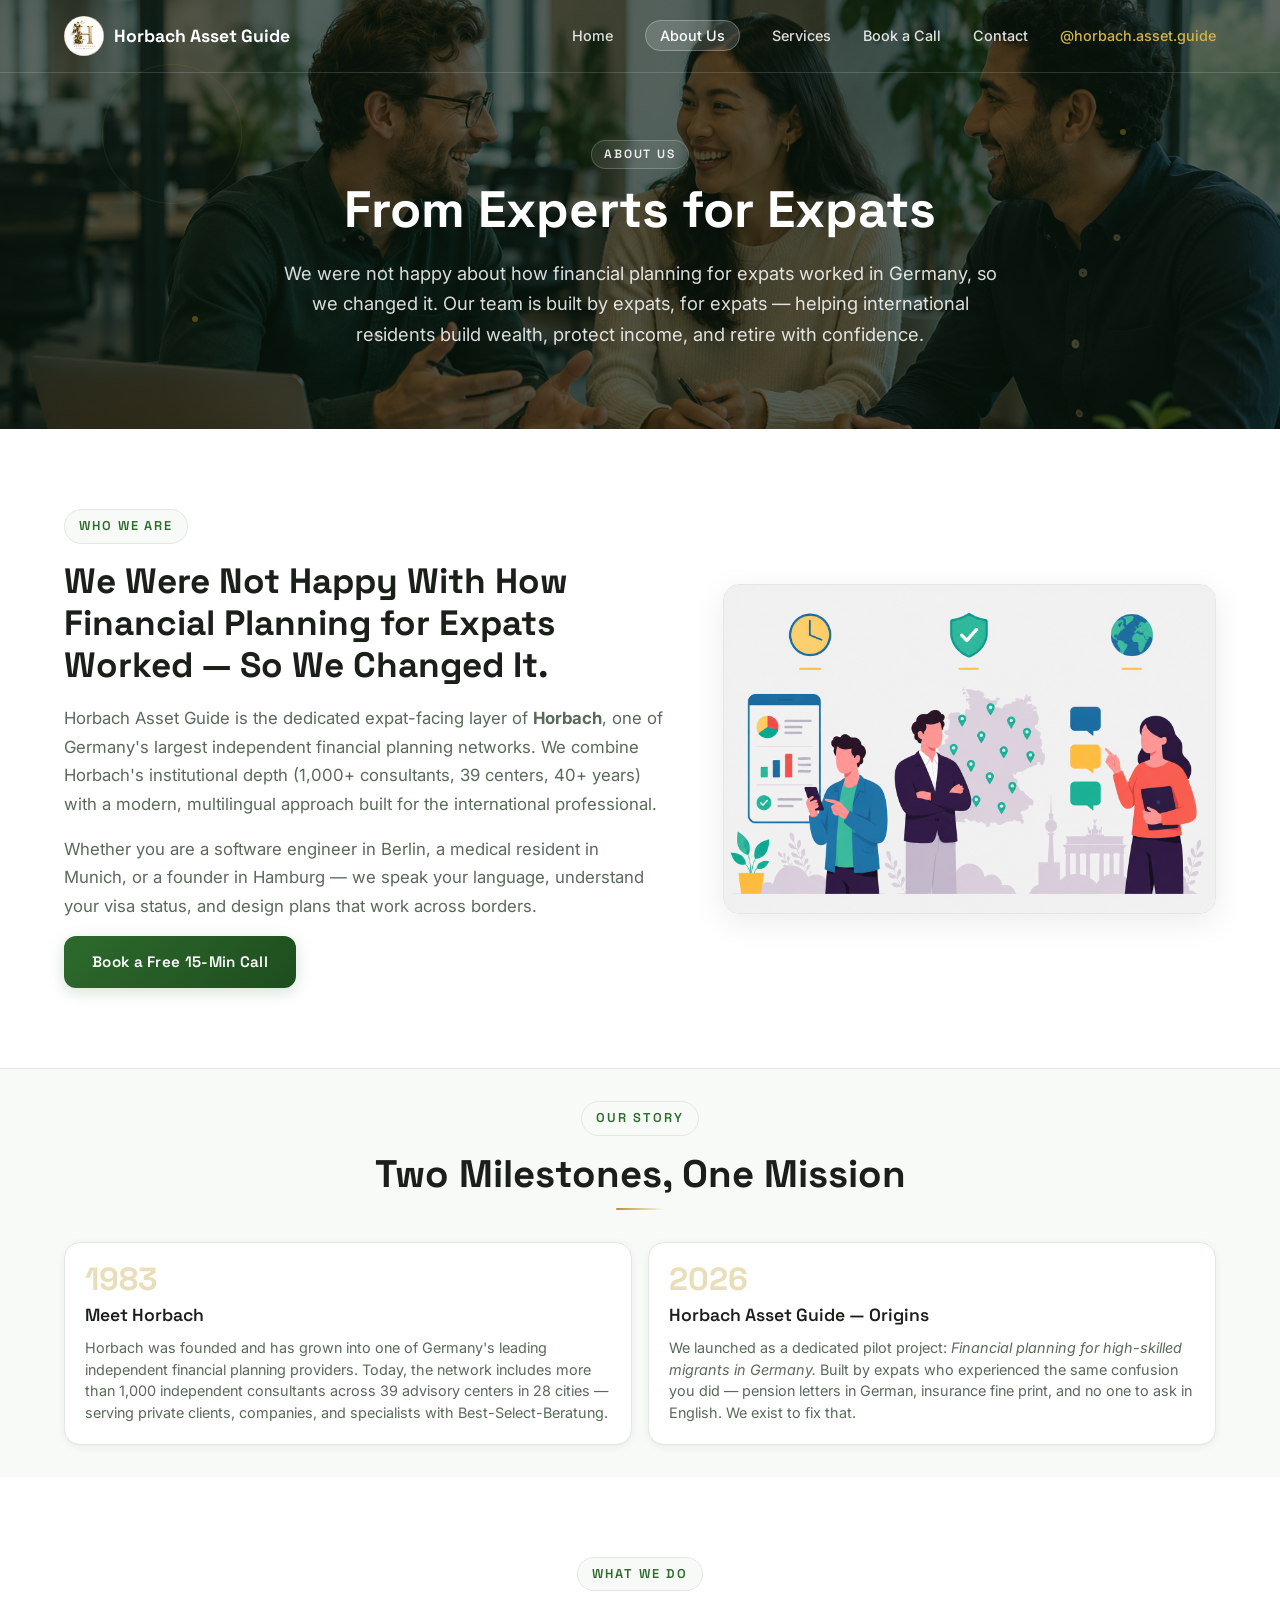
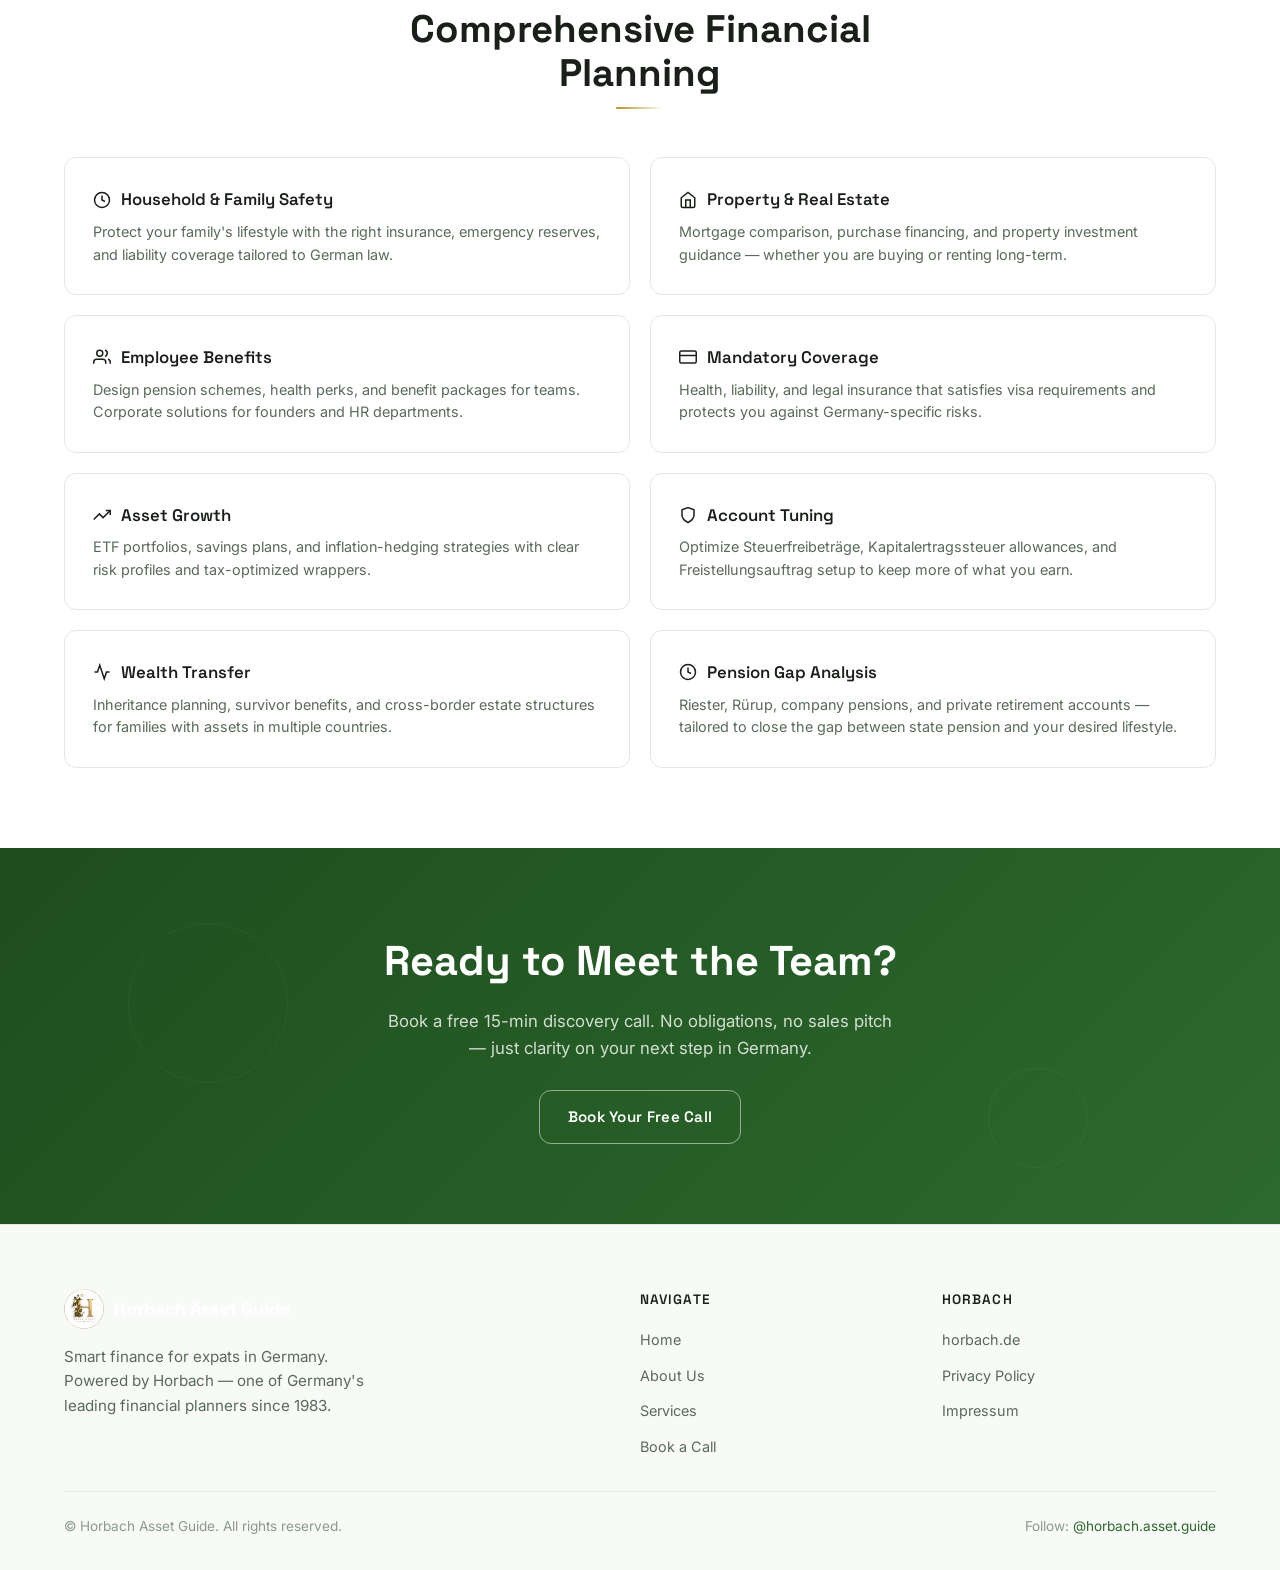
==== about.html @ 6520d043 "Initial website" ====
<!DOCTYPE html>
<html lang="en">
<head>
    <meta charset="UTF-8">
    <meta name="viewport" content="width=device-width, initial-scale=1.0">
    <title>About Us — Horbach Asset Guide</title>
    <meta name="description" content="From experts for expats. Horbach Asset Guide is the dedicated expat-facing layer of Horbach, one of Germany's leading financial planners since 1983.">
    <link rel="icon" type="image/png" href="logo.png">
    <link rel="preconnect" href="https://fonts.googleapis.com">
    <link rel="preconnect" href="https://fonts.gstatic.com" crossorigin>
    <link href="https://fonts.googleapis.com/css2?family=Inter:wght@300;400;500;600;700;800&family=Space+Grotesk:wght@400;500;600;700&display=swap" rel="stylesheet">
    <link rel="stylesheet" href="styles.css">
    <style>
        .abt-hero {
            position: relative;
            padding: 140px 0 80px;
            background: url('about-hero-bg.png') center/cover no-repeat;
            overflow: hidden;
        }
        .abt-hero::after {
            content: '';
            position: absolute;
            inset: 0;
            background: rgba(10, 25, 15, 0.65);
        }
        .abt-hero-deco {
            position: absolute;
            inset: 0;
            pointer-events: none;
            z-index: 1;
        }
        .abt-hero-content {
            position: relative;
            z-index: 2;
            text-align: center;
            max-width: 720px;
            margin: 0 auto;
        }
        .abt-hero h1 {
            font-family: var(--font-display);
            font-size: clamp(2.2rem, 5vw, 3.2rem);
            font-weight: 700;
            line-height: 1.15;
            color: #fff;
            margin-bottom: 18px;
        }
        .abt-hero p {
            font-size: 1.15rem;
            color: rgba(255,255,255,0.85);
            line-height: 1.65;
        }
        .abt-mission {
            padding: 80px 0;
            background: var(--color-bg);
        }
        .abt-mission-grid {
            display: grid;
            grid-template-columns: 1.1fr 0.9fr;
            gap: 56px;
            align-items: center;
        }
        @media (max-width: 900px) {
            .abt-mission-grid { grid-template-columns: 1fr; gap: 36px; }
        }
        .abt-mission-text h2 {
            font-family: var(--font-display);
            font-size: clamp(1.6rem, 3.5vw, 2.2rem);
            font-weight: 700;
            color: var(--color-text);
            margin-bottom: 18px;
            line-height: 1.2;
        }
        .abt-mission-text p {
            font-size: 1.05rem;
            color: var(--color-text-muted);
            line-height: 1.7;
            margin-bottom: 16px;
        }
        .abt-mission-visual {
            border-radius: var(--radius-lg);
            overflow: hidden;
            box-shadow: var(--shadow-md);
            border: 1px solid var(--color-border);
        }
        .abt-mission-visual img {
            width: 100%;
            height: auto;
            display: block;
        }
        .abt-timeline {
            padding: 32px 0;
            background: var(--color-bg-elevated);
            border-top: 1px solid var(--color-border);
        }
        .timeline-grid {
            display: grid;
            grid-template-columns: 1fr 1fr;
            gap: 16px;
            margin-top: 20px;
        }
        @media (max-width: 768px) {
            .timeline-grid { grid-template-columns: 1fr; }
        }
        .timeline-card {
            background: var(--color-bg-card);
            border: 1px solid var(--color-border);
            border-radius: var(--radius-lg);
            padding: 20px;
            transition: all var(--transition);
            box-shadow: var(--shadow-sm);
            position: relative;
            overflow: hidden;
        }
        .timeline-card:hover {
            border-color: var(--color-border-hover);
            transform: translateY(-3px);
            box-shadow: var(--shadow-md);
        }
        .timeline-card::before {
            content: '';
            position: absolute;
            top: 0;
            left: 0;
            right: 0;
            height: 2px;
            background: linear-gradient(90deg, var(--color-gold), var(--color-green));
            opacity: 0;
            transition: opacity 0.3s;
        }
        .timeline-card:hover::before { opacity: 1; }
        .timeline-year {
            font-family: var(--font-display);
            font-size: 2rem;
            font-weight: 700;
            color: var(--color-gold);
            opacity: 0.3;
            line-height: 1;
            margin-bottom: 6px;
        }
        .timeline-card h3 {
            font-family: var(--font-display);
            font-size: 1.1rem;
            font-weight: 600;
            margin-bottom: 8px;
            color: var(--color-text);
        }
        .timeline-card p {
            font-size: 0.9rem;
            color: var(--color-text-muted);
            line-height: 1.5;
        }
        .abt-focus {
            padding: 80px 0;
            background: var(--color-bg);
        }
        .focus-list {
            display: grid;
            grid-template-columns: repeat(2, 1fr);
            gap: 20px;
            margin-top: 48px;
        }
        @media (max-width: 768px) {
            .focus-list { grid-template-columns: 1fr; }
        }
        .focus-item {
            background: var(--color-bg-card);
            border: 1px solid var(--color-border);
            border-radius: var(--radius-md);
            padding: 28px;
            transition: all var(--transition);
        }
        .focus-item:hover {
            border-color: var(--color-green);
            transform: translateY(-3px);
            box-shadow: var(--shadow-sm);
        }
        .focus-item h4 {
            font-family: var(--font-display);
            font-size: 1.05rem;
            font-weight: 600;
            margin-bottom: 8px;
            color: var(--color-text);
            display: flex;
            align-items: center;
            gap: 10px;
        }
        .focus-item p {
            font-size: 0.9rem;
            color: var(--color-text-muted);
            line-height: 1.55;
        }
        .abt-cta {
            padding: 80px 0;
            background: linear-gradient(135deg, var(--color-green-dark), var(--color-green));
            text-align: center;
            position: relative;
            overflow: hidden;
        }
        .abt-cta .deco-ring {
            border-color: rgba(255,255,255,0.15);
            opacity: 0.3;
        }
        .abt-cta h2 {
            font-family: var(--font-display);
            font-size: clamp(1.8rem, 4vw, 2.6rem);
            font-weight: 700;
            color: #fff;
            margin-bottom: 14px;
            position: relative;
            z-index: 1;
        }
        .abt-cta p {
            font-size: 1.05rem;
            color: rgba(255,255,255,0.8);
            margin-bottom: 28px;
            max-width: 520px;
            margin-left: auto;
            margin-right: auto;
            position: relative;
            z-index: 1;
        }
    </style>
</head>
<body>
    <!-- Navigation -->
    <nav class="navbar">
        <div class="container nav-container">
            <a href="index.html" class="logo">
                <img src="logo.png" alt="Horbach Asset Guide" class="logo-img">
                <span class="logo-text">Horbach Asset Guide</span>
            </a>
            <button class="mobile-menu-btn" aria-label="Toggle menu">
                <span></span><span></span><span></span>
            </button>
            <ul class="nav-links">
                <li><a href="index.html">Home</a></li>
                <li><a href="about.html" class="active">About Us</a></li>
                <li><a href="services.html">Services</a></li>
                <li><a href="index.html#book">Book a Call</a></li>
                <li><a href="index.html#contact">Contact</a></li>
                <li><a href="https://instagram.com/horbach.asset.guide" target="_blank" class="nav-ig">@horbach.asset.guide</a></li>
            </ul>
        </div>
    </nav>

    <!-- About Hero -->
    <section class="abt-hero">
        <div class="abt-hero-deco">
            <div class="deco-ring" style="top:15%;left:8%;width:140px;height:140px;"></div>
            <div class="deco-dot" style="top:30%;right:12%;"></div>
            <div class="deco-dot" style="bottom:25%;left:15%;"></div>
        </div>
        <div class="container">
            <div class="abt-hero-content">
                <span class="section-tag" style="color:rgba(255,255,255,0.9); border-color:rgba(255,255,255,0.2); background:rgba(255,255,255,0.08); backdrop-filter:blur(4px); font-size:0.75rem; padding:4px 12px; margin-bottom:12px;">About Us</span>
                <h1>From Experts for Expats</h1>
                <p>We were not happy about how financial planning for expats worked in Germany, so we changed it. Our team is built by expats, for expats — helping international residents build wealth, protect income, and retire with confidence.</p>
            </div>
        </div>
    </section>

    <!-- Mission -->
    <section class="abt-mission">
        <div class="container">
            <div class="abt-mission-grid">
                <div class="abt-mission-text">
                    <span class="section-tag">Who We Are</span>
                    <h2>We Were Not Happy With How Financial Planning for Expats Worked — So We Changed It.</h2>
                    <p>Horbach Asset Guide is the dedicated expat-facing layer of <strong>Horbach</strong>, one of Germany's largest independent financial planning networks. We combine Horbach's institutional depth (1,000+ consultants, 39 centers, 40+ years) with a modern, multilingual approach built for the international professional.</p>
                    <p>Whether you are a software engineer in Berlin, a medical resident in Munich, or a founder in Hamburg — we speak your language, understand your visa status, and design plans that work across borders.</p>
                    <a href="index.html#book" class="btn btn-primary">Book a Free 15-Min Call</a>
                </div>
                <div class="abt-mission-visual">
                    <img src="about.png" alt="Financial advisory team for expats in Germany">
                </div>
            </div>
        </div>
    </section>

    <!-- Timeline -->
    <section class="abt-timeline">
        <div class="container">
            <div class="section-header">
                <span class="section-tag">Our Story</span>
                <h2 class="section-title">Two Milestones, One Mission</h2>
                <div class="deco-line"></div>
            </div>
            <div class="timeline-grid">
                <div class="timeline-card">
                    <div class="timeline-year">1983</div>
                    <h3>Meet Horbach</h3>
                    <p>Horbach was founded and has grown into one of Germany's leading independent financial planning providers. Today, the network includes more than 1,000 independent consultants across 39 advisory centers in 28 cities — serving private clients, companies, and specialists with Best-Select-Beratung.</p>
                </div>
                <div class="timeline-card">
                    <div class="timeline-year">2026</div>
                    <h3>Horbach Asset Guide — Origins</h3>
                    <p>We launched as a dedicated pilot project: <em>Financial planning for high-skilled migrants in Germany.</em> Built by expats who experienced the same confusion you did — pension letters in German, insurance fine print, and no one to ask in English. We exist to fix that.</p>
                </div>
            </div>
        </div>
    </section>

    <!-- Focus Areas -->
    <section class="abt-focus">
        <div class="container">
            <div class="section-header">
                <span class="section-tag">What We Do</span>
                <h2 class="section-title">Comprehensive Financial Planning</h2>
                <div class="deco-line"></div>
            </div>
            <div class="focus-list">
                <div class="focus-item">
                    <h4><span class="specialty-icon"><svg width="18" height="18" viewBox="0 0 24 24" fill="none" stroke="currentColor" stroke-width="2"><circle cx="12" cy="12" r="10"/><path d="M12 6v6l4 2"/></svg></span>Household & Family Safety</h4>
                    <p>Protect your family's lifestyle with the right insurance, emergency reserves, and liability coverage tailored to German law.</p>
                </div>
                <div class="focus-item">
                    <h4><span class="specialty-icon"><svg width="18" height="18" viewBox="0 0 24 24" fill="none" stroke="currentColor" stroke-width="2"><path d="M3 9l9-7 9 7v11a2 2 0 0 1-2 2H5a2 2 0 0 1-2-2z"/><polyline points="9 22 9 12 15 12 15 22"/></svg></span>Property & Real Estate</h4>
                    <p>Mortgage comparison, purchase financing, and property investment guidance — whether you are buying or renting long-term.</p>
                </div>
                <div class="focus-item">
                    <h4><span class="specialty-icon"><svg width="18" height="18" viewBox="0 0 24 24" fill="none" stroke="currentColor" stroke-width="2"><path d="M17 21v-2a4 4 0 0 0-4-4H5a4 4 0 0 0-4 4v2"/><circle cx="9" cy="7" r="4"/><path d="M23 21v-2a4 4 0 0 0-3-3.87"/><path d="M16 3.13a4 4 0 0 1 0 7.75"/></svg></span>Employee Benefits</h4>
                    <p>Design pension schemes, health perks, and benefit packages for teams. Corporate solutions for founders and HR departments.</p>
                </div>
                <div class="focus-item">
                    <h4><span class="specialty-icon"><svg width="18" height="18" viewBox="0 0 24 24" fill="none" stroke="currentColor" stroke-width="2"><rect x="1" y="4" width="22" height="16" rx="2" ry="2"/><line x1="1" y1="10" x2="23" y2="10"/></svg></span>Mandatory Coverage</h4>
                    <p>Health, liability, and legal insurance that satisfies visa requirements and protects you against Germany-specific risks.</p>
                </div>
                <div class="focus-item">
                    <h4><span class="specialty-icon"><svg width="18" height="18" viewBox="0 0 24 24" fill="none" stroke="currentColor" stroke-width="2"><polyline points="23 6 13.5 15.5 8.5 10.5 1 18"/><polyline points="17 6 23 6 23 12"/></svg></span>Asset Growth</h4>
                    <p>ETF portfolios, savings plans, and inflation-hedging strategies with clear risk profiles and tax-optimized wrappers.</p>
                </div>
                <div class="focus-item">
                    <h4><span class="specialty-icon"><svg width="18" height="18" viewBox="0 0 24 24" fill="none" stroke="currentColor" stroke-width="2"><path d="M12 22s8-4 8-10V5l-8-3-8 3v7c0 6 8 10 8 10z"/></svg></span>Account Tuning</h4>
                    <p>Optimize Steuerfreibeträge, Kapitalertragssteuer allowances, and Freistellungsauftrag setup to keep more of what you earn.</p>
                </div>
                <div class="focus-item">
                    <h4><span class="specialty-icon"><svg width="18" height="18" viewBox="0 0 24 24" fill="none" stroke="currentColor" stroke-width="2"><path d="M22 12h-4l-3 9L9 3l-3 9H2"/></svg></span>Wealth Transfer</h4>
                    <p>Inheritance planning, survivor benefits, and cross-border estate structures for families with assets in multiple countries.</p>
                </div>
                <div class="focus-item">
                    <h4><span class="specialty-icon"><svg width="18" height="18" viewBox="0 0 24 24" fill="none" stroke="currentColor" stroke-width="2"><circle cx="12" cy="12" r="10"/><path d="M12 6v6l4 2"/></svg></span>Pension Gap Analysis</h4>
                    <p>Riester, Rürup, company pensions, and private retirement accounts — tailored to close the gap between state pension and your desired lifestyle.</p>
                </div>
            </div>
        </div>
    </section>

    <!-- Bottom CTA -->
    <section class="abt-cta">
        <div class="deco-ring" style="top:20%;left:10%;width:160px;height:160px;"></div>
        <div class="deco-ring" style="bottom:15%;right:15%;width:100px;height:100px;"></div>
        <div class="container">
            <h2>Ready to Meet the Team?</h2>
            <p>Book a free 15-min discovery call. No obligations, no sales pitch — just clarity on your next step in Germany.</p>
            <a href="index.html#book" class="btn btn-outline btn-white">Book Your Free Call</a>
        </div>
    </section>

    <!-- Footer -->
    <footer class="footer">
        <div class="container">
            <div class="footer-grid">
                <div class="footer-brand">
                    <a href="index.html" class="logo">
                        <img src="logo.png" alt="Horbach Asset Guide" class="logo-img">
                        <span class="logo-text">Horbach Asset Guide</span>
                    </a>
                    <p>Smart finance for expats in Germany. Powered by Horbach — one of Germany's leading financial planners since 1983.</p>
                </div>
                <div class="footer-links">
                    <h4>Navigate</h4>
                    <ul>
                        <li><a href="index.html">Home</a></li>
                        <li><a href="about.html">About Us</a></li>
                        <li><a href="services.html">Services</a></li>
                        <li><a href="index.html#book">Book a Call</a></li>
                    </ul>
                </div>
                <div class="footer-links">
                    <h4>Horbach</h4>
                    <ul>
                        <li><a href="https://www.horbach.de" target="_blank">horbach.de</a></li>
                        <li><a href="#">Privacy Policy</a></li>
                        <li><a href="#">Impressum</a></li>
                    </ul>
                </div>
            </div>
            <div class="footer-bottom">
                <p>© Horbach Asset Guide. All rights reserved.</p>
                <p class="footer-ig">Follow: <a href="https://instagram.com/horbach.asset.guide" target="_blank">@horbach.asset.guide</a></p>
            </div>
        </div>
    </footer>

    <script>
    (function() {
        'use strict';
        const menuBtn = document.querySelector('.mobile-menu-btn');
        const navLinks = document.querySelector('.nav-links');
        if (menuBtn && navLinks) {
            menuBtn.addEventListener('click', () => {
                navLinks.classList.toggle('active');
                menuBtn.setAttribute('aria-expanded', String(navLinks.classList.contains('active')));
            });
            navLinks.querySelectorAll('a').forEach(link => {
                link.addEventListener('click', () => {
                    navLinks.classList.remove('active');
                    menuBtn.setAttribute('aria-expanded', 'false');
                });
            });
        }
        const navbar = document.querySelector('.navbar');
        window.addEventListener('scroll', () => {
            if (window.scrollY > 50) {
                navbar.classList.add('scrolled');
                navbar.style.padding = '12px 0';
            } else {
                navbar.classList.remove('scrolled');
                navbar.style.padding = '16px 0';
            }
        }, { passive: true });
    })();
    </script>
</body>
</html>
---- styles.css ----
/* ============================================
   Horbach Asset Guide — Landing Page Styles
   Light, clean, professional finance aesthetic
   ============================================ */

/* CSS Variables */
:root {
    --color-bg: #ffffff;
    --color-bg-elevated: #f8faf8;
    --color-bg-card: #ffffff;
    --color-border: #e2e8e2;
    --color-border-hover: #c5d4c5;

    --color-gold: #b8941f;
    --color-gold-light: #d4b24a;
    --color-gold-dark: #8f7318;
    --color-gold-glow: rgba(184, 148, 31, 0.12);

    --color-green: #2d6a2d;
    --color-green-light: #4a8f4a;
    --color-green-dark: #1e4d1e;

    --color-text: #1a1f1a;
    --color-text-muted: #5a6a5a;
    --color-text-dim: #8a9a8a;

    --font-body: 'Inter', -apple-system, BlinkMacSystemFont, sans-serif;
    --font-display: 'Space Grotesk', sans-serif;

    --radius-sm: 8px;
    --radius-md: 12px;
    --radius-lg: 16px;
    --radius-xl: 24px;

    --shadow-sm: 0 2px 8px rgba(0,0,0,0.06);
    --shadow-md: 0 8px 32px rgba(0,0,0,0.08);
    --shadow-gold: 0 0 40px var(--color-gold-glow);

    --transition: 0.25s ease;
}

/* Reset & Base */
*, *::before, *::after {
    box-sizing: border-box;
    margin: 0;
    padding: 0;
}

html {
    scroll-behavior: smooth;
    -webkit-font-smoothing: antialiased;
    -moz-osx-font-smoothing: grayscale;
}

body {
    font-family: var(--font-body);
    background: var(--color-bg);
    color: var(--color-text);
    line-height: 1.6;
    overflow-x: hidden;
}

a {
    color: inherit;
    text-decoration: none;
    transition: color var(--transition);
}

img, svg {
    display: block;
    max-width: 100%;
}

/* Container */
.container {
    width: 100%;
    max-width: 1200px;
    margin: 0 auto;
    padding: 0 24px;
}

/* Buttons */
.btn {
    display: inline-flex;
    align-items: center;
    justify-content: center;
    gap: 10px;
    padding: 14px 28px;
    border-radius: var(--radius-md);
    font-family: var(--font-display);
    font-weight: 600;
    font-size: 0.95rem;
    letter-spacing: 0.02em;
    cursor: pointer;
    border: none;
    transition: all var(--transition);
    white-space: nowrap;
}

.btn-primary {
    background: linear-gradient(135deg, var(--color-green) 0%, var(--color-green-dark) 100%);
    color: #ffffff;
    box-shadow: 0 4px 16px rgba(45, 106, 45, 0.2);
}

.btn-primary:hover {
    transform: translateY(-2px);
    box-shadow: 0 8px 24px rgba(45, 106, 45, 0.3);
}

.btn-outline {
    background: transparent;
    color: var(--color-text);
    border: 1.5px solid var(--color-border-hover);
}

.btn-outline:hover {
    border-color: var(--color-green);
    color: var(--color-green);
}

.btn-full {
    width: 100%;
}

.btn-white {
    color: #ffffff !important;
    border-color: rgba(255,255,255,0.5) !important;
}

.btn-white:hover {
    border-color: var(--color-gold-light) !important;
    color: var(--color-gold-light) !important;
}

/* Section Headers */
.section-header {
    text-align: center;
    margin-bottom: 32px;
}

.section-tag {
    display: inline-block;
    font-family: var(--font-display);
    font-size: 0.8rem;
    font-weight: 600;
    letter-spacing: 0.15em;
    text-transform: uppercase;
    color: var(--color-green);
    margin-bottom: 16px;
    padding: 6px 14px;
    border: 1px solid var(--color-border);
    border-radius: 100px;
    background: var(--color-bg-elevated);
}

.section-title {
    font-family: var(--font-display);
    font-size: clamp(1.6rem, 3.5vw, 2.4rem);
    font-weight: 700;
    line-height: 1.15;
    color: var(--color-text);
    max-width: 600px;
    margin: 0 auto;
}

.section-subtitle {
    color: var(--color-text-muted);
    margin-top: 16px;
    font-size: 1.05rem;
    max-width: 500px;
    margin-left: auto;
    margin-right: auto;
}

/* ============================================
   NAVIGATION
   ============================================ */
.navbar {
    position: fixed;
    top: 0;
    left: 0;
    right: 0;
    z-index: 1000;
    padding: 16px 0;
    background: transparent;
    border-bottom: 1px solid rgba(255, 255, 255, 0.15);
    transition: padding var(--transition), background var(--transition), border-color var(--transition);
}

.navbar.scrolled {
    background: rgba(255, 255, 255, 0.92);
    backdrop-filter: blur(20px) saturate(1.2);
    border-bottom-color: var(--color-border);
    box-shadow: 0 2px 16px rgba(0, 0, 0, 0.06);
}

.nav-container {
    display: flex;
    align-items: center;
    justify-content: space-between;
}

.logo {
    display: flex;
    align-items: center;
    gap: 10px;
    font-family: var(--font-display);
    font-weight: 700;
    font-size: 1.1rem;
    color: #ffffff;
    transition: color var(--transition);
}

.navbar.scrolled .logo {
    color: var(--color-text);
}

.logo-icon {
    display: flex;
    align-items: center;
    justify-content: center;
    width: 36px;
    height: 36px;
    background: linear-gradient(135deg, var(--color-green) 0%, var(--color-green-dark) 100%);
    color: #ffffff;
    border-radius: var(--radius-sm);
    font-size: 0.85rem;
    font-weight: 800;
    letter-spacing: 0.05em;
}

.logo-img {
    width: 40px;
    height: 40px;
    border-radius: 50%;
    object-fit: cover;
    flex-shrink: 0;
}

.logo-text {
    display: none;
}

@media (min-width: 480px) {
    .logo-text {
        display: inline;
    }
}

.nav-links {
    display: flex;
    align-items: center;
    gap: 32px;
    list-style: none;
}

.nav-links a {
    font-size: 0.9rem;
    font-weight: 500;
    color: rgba(255, 255, 255, 0.85);
    position: relative;
    transition: color var(--transition);
}

.nav-links a:hover {
    color: #ffffff;
}

.nav-links a::after {
    content: '';
    position: absolute;
    bottom: -4px;
    left: 0;
    width: 0;
    height: 2px;
    background: var(--color-gold);
    transition: width var(--transition);
    border-radius: 2px;
}

.nav-links a:hover::after {
    width: 100%;
}

.navbar.scrolled .nav-links a {
    color: var(--color-text-muted);
}

.navbar.scrolled .nav-links a:hover {
    color: var(--color-text);
}

.navbar.scrolled .nav-links a::after {
    background: var(--color-green);
}

.nav-ig {
    color: var(--color-gold-light) !important;
}

.nav-ig:hover {
    color: #ffffff !important;
}

.navbar.scrolled .nav-ig {
    color: var(--color-green) !important;
}

.nav-ig::after {
    display: none !important;
}

/* Mobile Menu */
.mobile-menu-btn {
    display: none;
    flex-direction: column;
    gap: 5px;
    background: none;
    border: none;
    cursor: pointer;
    padding: 4px;
}

.mobile-menu-btn span {
    display: block;
    width: 24px;
    height: 2px;
    background: #ffffff;
    border-radius: 2px;
    transition: all var(--transition);
}

.navbar.scrolled .mobile-menu-btn span {
    background: var(--color-text);
}

@media (max-width: 768px) {
    .mobile-menu-btn {
        display: flex;
    }

    .nav-links {
        position: fixed;
        top: 68px;
        left: 0;
        right: 0;
        bottom: 0;
        background: var(--color-bg);
        flex-direction: column;
        align-items: flex-start;
        padding: 24px 20px;
        gap: 0;
        transform: translateX(100%);
        transition: transform 0.3s ease;
        border-top: 1px solid var(--color-border);
    }

    .nav-links.active {
        transform: translateX(0);
    }

    .nav-links li {
        width: 100%;
        border-bottom: 1px solid var(--color-border);
    }

    .nav-links a {
        display: block;
        padding: 16px 0;
        font-size: 1.1rem;
    }

    .nav-links a::after {
        display: none;
    }
}

/* ============================================
   HERO
   ============================================ */
.hero {
    position: relative;
    min-height: 85vh;
    display: flex;
    align-items: center;
    justify-content: center;
    padding: 100px 0 48px;
    overflow: hidden;
}

.hero-bg {
    position: absolute;
    inset: 0;
    background: url('hero-bg.png') center/cover no-repeat;
    z-index: 0;
}

.hero-bg::after {
    content: '';
    position: absolute;
    inset: 0;
    background: rgba(10, 25, 15, 0.55);
}

.hero-shapes {
    display: none;
}

.hero-content {
    position: relative;
    z-index: 1;
    text-align: center;
    max-width: 800px;
}

.hero-badge {
    display: inline-flex;
    align-items: center;
    gap: 8px;
    padding: 8px 16px;
    background: rgba(255,255,255,0.12);
    border: 1px solid rgba(255,255,255,0.2);
    border-radius: 100px;
    font-size: 0.85rem;
    font-weight: 500;
    color: rgba(255,255,255,0.9);
    margin-bottom: 32px;
    backdrop-filter: blur(8px);
}

.badge-dot {
    width: 8px;
    height: 8px;
    background: var(--color-green-light);
    border-radius: 50%;
    animation: pulse 2s ease-in-out infinite;
}

@keyframes pulse {
    0%, 100% { opacity: 1; }
    50% { opacity: 0.4; }
}

.hero-title {
    font-family: var(--font-display);
    font-size: clamp(2rem, 4.5vw, 3.2rem);
    font-weight: 700;
    line-height: 1.1;
    color: #ffffff;
    margin-bottom: 18px;
}

.gradient-text {
    background: linear-gradient(135deg, #ffffff 0%, var(--color-gold-light) 100%);
    -webkit-background-clip: text;
    -webkit-text-fill-color: transparent;
    background-clip: text;
}

.hero-subtitle {
    font-size: clamp(0.95rem, 1.8vw, 1.1rem);
    color: rgba(255,255,255,0.85);
    max-width: 520px;
    margin: 0 auto 28px;
    line-height: 1.6;
}

.hero-cta {
    display: flex;
    flex-wrap: wrap;
    gap: 16px;
    justify-content: center;
    margin-bottom: 32px;
}

.hero-cta .btn-outline {
    color: #ffffff;
    border-color: rgba(255,255,255,0.4);
}

.hero-cta .btn-outline:hover {
    border-color: var(--color-gold);
    color: var(--color-gold-light);
}

.hero-stats {
    display: flex;
    justify-content: center;
    gap: 28px;
    flex-wrap: wrap;
}

.stat {
    text-align: center;
}

.stat-number {
    display: block;
    font-family: var(--font-display);
    font-size: 1.8rem;
    font-weight: 700;
    color: #ffffff;
    margin-bottom: 4px;
}

.stat-label {
    font-size: 0.8rem;
    color: rgba(255,255,255,0.7);
    letter-spacing: 0.05em;
    text-transform: uppercase;
}

/* ============================================
   EXPERT TRUST BAR
   ============================================ */
.expert-bar {
    padding: 10px 0;
    background: var(--color-bg);
    border-bottom: 1px solid var(--color-border);
}

.expert-bar-inner {
    display: flex;
    align-items: center;
    justify-content: center;
    gap: 16px;
    flex-wrap: wrap;
}

.expert-bar-tag {
    font-family: var(--font-display);
    font-size: 0.85rem;
    font-weight: 700;
    color: var(--color-green);
    text-transform: uppercase;
    letter-spacing: 0.08em;
}

.expert-bar-divider {
    width: 1px;
    height: 16px;
    background: var(--color-border-hover);
}

.expert-bar-items {
    display: flex;
    gap: 16px;
    flex-wrap: wrap;
    font-size: 0.8rem;
    color: var(--color-text-muted);
}

.expert-bar-items span {
    display: inline-flex;
    align-items: center;
    gap: 4px;
}

@media (max-width: 640px) {
    .expert-bar-inner {
        flex-direction: column;
        gap: 6px;
    }
    .expert-bar-divider {
        display: none;
    }
    .expert-bar-items {
        gap: 10px;
        justify-content: center;
    }
}

.nav-links a.active {
    color: #ffffff;
    background: rgba(255,255,255,0.15);
    border: 1px solid rgba(255,255,255,0.25);
    padding: 6px 14px;
    border-radius: 100px;
    backdrop-filter: blur(4px);
}

.nav-links a.active::after {
    display: none;
}

.navbar.scrolled .nav-links a.active {
    color: var(--color-green);
    background: rgba(45, 106, 45, 0.08);
    border-color: rgba(45, 106, 45, 0.15);
}

.navbar.scrolled .nav-links a.active:hover {
    color: var(--color-green-dark);
}

/* ============================================
   ABOUT
   ============================================ */
.about {
    padding: 24px 0;
    background: var(--color-bg-elevated);
    border-top: 1px solid var(--color-border);
}

.about-split {
    display: grid;
    grid-template-columns: 1.05fr 0.95fr;
    gap: 16px;
    align-items: center;
}

.about-image-wrap {
    border-radius: var(--radius-md);
    overflow: hidden;
    box-shadow: var(--shadow-sm);
    border: 1px solid var(--color-border);
    background: var(--color-bg-card);
}

.about-image-wrap img {
    width: 100%;
    height: auto;
    display: block;
}

.about-content {
    display: flex;
    flex-direction: column;
    gap: 14px;
}

.about-header {
    text-align: left;
}

.about-header .section-tag {
    margin-bottom: 6px;
}

.about-header .section-title {
    margin-bottom: 0;
}

.about-header .deco-line {
    margin: 8px 0 0;
}

.about-lead {
    font-size: 0.95rem;
    color: var(--color-text-muted);
    line-height: 1.5;
    margin-top: 10px;
    max-width: 440px;
}

.about-points {
    display: flex;
    flex-direction: column;
    gap: 8px;
}

.about-point {
    display: flex;
    gap: 10px;
    align-items: flex-start;
    padding: 10px;
    background: var(--color-bg-card);
    border: 1px solid var(--color-border);
    border-radius: var(--radius-md);
    transition: all var(--transition);
    box-shadow: var(--shadow-sm);
}

.about-point:hover {
    border-color: var(--color-border-hover);
    transform: translateY(-2px);
    box-shadow: var(--shadow-md);
}

.about-point-icon {
    width: 32px;
    height: 32px;
    flex-shrink: 0;
    display: flex;
    align-items: center;
    justify-content: center;
    background: var(--color-bg-elevated);
    border: 1px solid var(--color-border);
    border-radius: var(--radius-sm);
    color: var(--color-green);
}

.about-point-icon svg {
    width: 16px;
    height: 16px;
}

.about-point-body h4 {
    font-family: var(--font-display);
    font-size: 0.9rem;
    font-weight: 600;
    margin-bottom: 2px;
    color: var(--color-text);
}

.about-point-body p {
    font-size: 0.82rem;
    color: var(--color-text-muted);
    line-height: 1.4;
}

@media (max-width: 900px) {
    .about-split {
        grid-template-columns: 1fr;
        gap: 20px;
    }
    .about-image-wrap {
        order: -1;
        max-width: 400px;
        margin: 0 auto;
    }
    .about-header {
        text-align: center;
    }
    .about-header .deco-line {
        margin: 8px auto 0;
    }
    .about-lead {
        margin: 10px auto 0;
    }
}

/* ============================================
   DECORATIVE ELEMENTS
   ============================================ */
.deco-dot {
    position: absolute;
    width: 6px;
    height: 6px;
    background: var(--color-gold);
    border-radius: 50%;
    opacity: 0.4;
}

.deco-ring {
    position: absolute;
    width: 120px;
    height: 120px;
    border: 1.5px solid var(--color-gold);
    border-radius: 50%;
    opacity: 0.12;
}

.deco-line {
    width: 48px;
    height: 2px;
    background: linear-gradient(90deg, var(--color-gold), transparent);
    margin: 12px auto 0;
    border-radius: 2px;
}

.section-header {
    text-align: center;
    margin-bottom: 32px;
    position: relative;
}

/* ============================================
   HORBACH CREDIBILITY
   ============================================ */
.horbach-cred {
    padding: 24px 0;
    background: var(--color-bg-elevated);
    border-top: 1px solid var(--color-border);
    border-bottom: 1px solid var(--color-border);
}

.horbach-cred .section-tag {
    background: var(--color-bg-card);
    border-color: var(--color-border);
    color: var(--color-green);
}

.horbach-cred .section-title {
    color: var(--color-text);
}

.cred-header {
    text-align: center;
    margin-bottom: 16px;
}

.cred-stats {
    display: grid;
    grid-template-columns: repeat(auto-fit, minmax(120px, 1fr));
    gap: 10px;
    max-width: 700px;
    margin: 0 auto 20px;
    text-align: center;
}

.cred-stat {
    display: flex;
    flex-direction: column;
    gap: 4px;
    padding: 12px 8px;
    background: var(--color-bg-card);
    border: 1px solid var(--color-border);
    border-radius: var(--radius-md);
    box-shadow: var(--shadow-sm);
}

.cred-number {
    font-family: var(--font-display);
    font-size: 1.8rem;
    font-weight: 700;
    color: var(--color-green);
    line-height: 1;
}

.cred-label {
    font-size: 0.7rem;
    color: var(--color-text-muted);
    text-transform: uppercase;
    letter-spacing: 0.06em;
}

.cred-body {
    display: grid;
    grid-template-columns: 1.2fr 0.8fr 1fr;
    gap: 16px;
    max-width: 1100px;
    margin: 0 auto;
    align-items: start;
}

@media (max-width: 900px) {
    .cred-body {
        grid-template-columns: 1fr 1fr;
        gap: 20px;
    }
    .cred-visual {
        display: none;
    }
}

@media (max-width: 640px) {
    .cred-body {
        grid-template-columns: 1fr;
    }
}

.cred-left h3,
.cred-right h3 {
    font-family: var(--font-display);
    font-size: 1.05rem;
    font-weight: 600;
    color: var(--color-text);
    margin-bottom: 8px;
}

.cred-left p {
    color: var(--color-text-muted);
    font-size: 0.9rem;
    line-height: 1.5;
    margin-bottom: 8px;
}

.cred-list {
    list-style: none;
    display: flex;
    flex-direction: column;
    gap: 6px;
}

.cred-list li {
    display: flex;
    align-items: center;
    gap: 6px;
    color: var(--color-text);
    font-size: 0.85rem;
}

.cred-list svg {
    flex-shrink: 0;
    color: var(--color-green);
    width: 16px;
    height: 16px;
}

.cred-visual {
    display: flex;
    align-items: center;
    justify-content: center;
}

.cred-visual img {
    width: 100%;
    max-width: 280px;
    height: auto;
    border-radius: var(--radius-md);
    object-fit: contain;
}

/* ============================================
   CLIENT TABS
   ============================================ */
.clients {
    padding: 48px 0;
    background: var(--color-bg);
    border-top: 1px solid var(--color-border);
}

.clients-tabs {
    display: flex;
    justify-content: center;
    gap: 12px;
    margin-bottom: 32px;
    flex-wrap: wrap;
}

.clients-tab {
    padding: 12px 28px;
    border: 1px solid var(--color-border);
    border-radius: 100px;
    background: var(--color-bg-card);
    color: var(--color-text-muted);
    font-family: var(--font-display);
    font-weight: 600;
    font-size: 0.9rem;
    cursor: pointer;
    transition: all var(--transition);
}

.clients-tab:hover {
    border-color: var(--color-green);
    color: var(--color-green);
}

.clients-tab.active {
    background: linear-gradient(135deg, var(--color-green) 0%, var(--color-green-dark) 100%);
    color: #ffffff;
    border-color: var(--color-green);
    box-shadow: 0 4px 16px rgba(45, 106, 45, 0.2);
}

.clients-panels {
    position: relative;
}

.clients-panel {
    display: none;
    animation: fadeIn 0.4s ease;
}

.clients-panel.active {
    display: block;
}

@keyframes fadeIn {
    from { opacity: 0; transform: translateY(10px); }
    to { opacity: 1; transform: translateY(0); }
}

.clients-panel-grid {
    display: grid;
    grid-template-columns: repeat(auto-fit, minmax(300px, 1fr));
    gap: 24px;
}

.clients-panel-card {
    background: var(--color-bg-card);
    border: 1px solid var(--color-border);
    border-radius: var(--radius-lg);
    padding: 20px;
    transition: all var(--transition);
    box-shadow: var(--shadow-sm);
}

.clients-panel-card:hover {
    border-color: var(--color-border-hover);
    transform: translateY(-4px);
    box-shadow: var(--shadow-md);
}

.clients-panel-card h4 {
    font-family: var(--font-display);
    font-size: 1.15rem;
    font-weight: 600;
    color: var(--color-text);
    margin-bottom: 10px;
}

.clients-panel-card p {
    color: var(--color-text-muted);
    font-size: 0.95rem;
    line-height: 1.6;
}

/* ============================================
   SERVICES
   ============================================ */
.services {
    position: relative;
    padding: 24px 0;
    background: var(--color-bg);
    overflow: hidden;
}

.services .section-header {
    margin-bottom: 20px;
}

.services::before {
    content: '';
    position: absolute;
    inset: 0;
    background: url('chart-bg.png') center/cover no-repeat;
    filter: blur(12px) saturate(1.4);
    opacity: 0.55;
    z-index: 0;
    pointer-events: none;
}

.services .container {
    position: relative;
    z-index: 1;
}

.services-grid {
    display: grid;
    grid-template-columns: repeat(3, 1fr);
    gap: 0;
}

@media (max-width: 800px) {
    .services-grid {
        grid-template-columns: 1fr;
    }
    .services-grid > .service-item {
        grid-column: auto !important;
        grid-row: auto !important;
    }
}

.service-item {
    padding: 14px;
    border-bottom: 1px solid var(--color-border);
    border-right: 1px solid var(--color-border);
    transition: background var(--transition);
}

.service-item:hover {
    background: var(--color-bg-elevated);
}

.service-num {
    font-family: var(--font-display);
    font-size: 0.7rem;
    font-weight: 700;
    color: var(--color-gold);
    letter-spacing: 0.1em;
    display: block;
    margin-bottom: 6px;
}

.service-item h4 {
    font-family: var(--font-display);
    font-size: 1rem;
    font-weight: 600;
    margin-bottom: 4px;
    color: var(--color-text);
}

.service-item p {
    color: var(--color-text-muted);
    font-size: 0.85rem;
    line-height: 1.45;
}

/* ============================================
   REVIEWS
   ============================================ */
.reviews {
    padding: 24px 0;
    background: var(--color-bg);
    border-top: 1px solid var(--color-border);
}

.reviews .section-header {
    margin-bottom: 20px;
}

.reviews-carousel-wrapper {
    position: relative;
    display: flex;
    align-items: center;
    gap: 10px;
    max-width: 900px;
    margin: 0 auto;
}

.reviews-carousel {
    overflow: hidden;
    flex: 1;
    cursor: grab;
    touch-action: pan-y;
}

.reviews-carousel:active {
    cursor: grabbing;
}

.reviews-track {
    display: flex;
    gap: 12px;
    transition: transform 0.4s cubic-bezier(0.16, 1, 0.3, 1);
    will-change: transform;
}

.review-card {
    flex: 0 0 100%;
    background: var(--color-bg-card);
    border: 1px solid var(--color-border);
    border-radius: var(--radius-md);
    padding: 14px;
    box-shadow: var(--shadow-sm);
    user-select: none;
}

@media (min-width: 640px) {
    .review-card {
        flex: 0 0 calc(50% - 6px);
    }
}

.review-stars {
    margin-bottom: 8px;
    font-size: 1rem;
    color: var(--color-gold);
    letter-spacing: 2px;
}

.review-text {
    font-size: 0.9rem;
    line-height: 1.5;
    color: var(--color-text);
    margin-bottom: 12px;
    font-style: italic;
}

.review-author {
    display: flex;
    flex-direction: column;
    gap: 0;
}

.review-name {
    font-weight: 600;
    font-size: 0.85rem;
    color: var(--color-text);
}

.review-date {
    font-size: 0.75rem;
    color: var(--color-text-dim);
}

.reviews-nav {
    width: 36px;
    height: 36px;
    display: flex;
    align-items: center;
    justify-content: center;
    background: var(--color-bg-card);
    border: 1px solid var(--color-border);
    border-radius: 50%;
    color: var(--color-text-muted);
    cursor: pointer;
    flex-shrink: 0;
    transition: all var(--transition);
    padding: 0;
}

.reviews-nav svg {
    width: 18px;
    height: 18px;
}

.reviews-nav:hover {
    border-color: var(--color-green);
    color: var(--color-green);
    transform: scale(1.05);
}

@media (max-width: 640px) {
    .reviews-nav {
        display: none;
    }
}

.reviews-dots {
    display: flex;
    justify-content: center;
    gap: 6px;
    margin-top: 16px;
}

.reviews-dots .dot {
    width: 6px;
    height: 6px;
    border-radius: 50%;
    background: var(--color-border-hover);
    border: none;
    cursor: pointer;
    transition: all var(--transition);
    padding: 0;
}

.reviews-dots .dot.active {
    background: var(--color-green);
    width: 20px;
    border-radius: 3px;
}

.reviews-source {
    text-align: center;
    margin-top: 14px;
    font-size: 0.8rem;
    color: var(--color-text-dim);
    display: flex;
    align-items: center;
    justify-content: center;
    gap: 4px;
}

.reviews-source svg {
    color: var(--color-green);
    flex-shrink: 0;
    width: 14px;
    height: 14px;
}

.reviews-source a {
    color: var(--color-green);
    font-weight: 500;
    text-decoration: underline;
    text-underline-offset: 2px;
}

.reviews-source a:hover {
    color: var(--color-green-dark);
}

/* ============================================
   RETIREMENT CALCULATOR
   ============================================ */
.calculator {
    padding: 28px 0;
    background: var(--color-bg-elevated);
    border-top: 1px solid var(--color-border);
}

.calculator .section-header {
    margin-bottom: 20px;
}

.calculator .section-subtitle {
    font-size: 0.9rem;
    color: var(--color-text-muted);
    max-width: 480px;
    margin: 4px auto 0;
    line-height: 1.4;
}

.calc-grid {
    display: grid;
    grid-template-columns: 1fr 1fr;
    gap: 16px;
    align-items: start;
}

@media (max-width: 900px) {
    .calc-grid {
        grid-template-columns: 1fr;
    }
}

.calc-inputs {
    background: var(--color-bg-card);
    border: 1px solid var(--color-border);
    border-radius: var(--radius-lg);
    padding: 14px 16px;
    box-shadow: var(--shadow-sm);
    display: grid;
    grid-template-columns: 1fr 1fr;
    gap: 8px 14px;
}

@media (max-width: 640px) {
    .calc-inputs {
        grid-template-columns: 1fr;
        gap: 6px 0;
    }
}

.calc-group {
    margin-bottom: 0;
}

.calc-group label {
    display: flex;
    justify-content: space-between;
    align-items: center;
    font-size: 0.75rem;
    font-weight: 600;
    color: var(--color-text);
    margin-bottom: 3px;
}

.calc-val {
    font-family: var(--font-display);
    font-size: 0.72rem;
    font-weight: 700;
    color: var(--color-green);
    background: rgba(45, 106, 45, 0.08);
    padding: 0 6px;
    border-radius: 20px;
}

.calc-slider {
    -webkit-appearance: none;
    appearance: none;
    width: 100%;
    height: 3px;
    background: var(--color-border);
    border-radius: 2px;
    outline: none;
    cursor: pointer;
}

.calc-slider::-webkit-slider-thumb {
    -webkit-appearance: none;
    appearance: none;
    width: 12px;
    height: 12px;
    border-radius: 50%;
    background: var(--color-green);
    border: 2px solid var(--color-bg);
    box-shadow: 0 1px 3px rgba(45, 106, 45, 0.35);
    cursor: pointer;
}

.calc-slider::-moz-range-thumb {
    width: 12px;
    height: 12px;
    border-radius: 50%;
    background: var(--color-green);
    border: 2px solid var(--color-bg);
    box-shadow: 0 1px 3px rgba(45, 106, 45, 0.35);
    cursor: pointer;
}

.calc-results {
    display: flex;
    flex-direction: column;
    gap: 8px;
}

.calc-result-cards {
    display: grid;
    grid-template-columns: 1fr 1fr;
    gap: 8px;
}

.calc-card {
    background: var(--color-bg-card);
    border: 1px solid var(--color-border);
    border-radius: var(--radius-md);
    padding: 10px 8px;
    text-align: center;
    transition: border-color 0.2s;
}

.calc-card-label {
    display: block;
    font-size: 0.65rem;
    font-weight: 600;
    text-transform: uppercase;
    letter-spacing: 0.3px;
    color: var(--color-text-dim);
    margin-bottom: 2px;
}

.calc-card-value {
    display: block;
    font-family: var(--font-display);
    font-size: 1.1rem;
    font-weight: 700;
    color: var(--color-text);
    line-height: 1.2;
}

.calc-card-value.calc-gap { color: var(--color-gold); }
.calc-card-value.calc-good { color: var(--color-green); }

.calc-card-note {
    display: block;
    font-size: 0.65rem;
    color: var(--color-text-dim);
    margin-top: 1px;
}

.calc-chart-wrap {
    background: var(--color-bg-card);
    border: 1px solid var(--color-border);
    border-radius: var(--radius-md);
    padding: 10px 12px;
}

.calc-chart-bar {
    display: flex;
    flex-direction: column;
    gap: 6px;
}

.calc-bar-track {
    display: flex;
    height: 16px;
    border-radius: var(--radius-sm);
    overflow: hidden;
    background: var(--color-bg-elevated);
    border: 1px solid var(--color-border);
}

.calc-bar-segment {
    transition: width 0.4s cubic-bezier(0.16, 1, 0.3, 1);
    min-width: 0;
}

.calc-bar-state {
    background: var(--color-green);
    opacity: 0.8;
}

.calc-bar-private {
    background: var(--color-gold);
    opacity: 0.85;
}

.calc-bar-gap {
    background: repeating-linear-gradient(
        45deg,
        rgba(184, 148, 31, 0.15),
        rgba(184, 148, 31, 0.15) 6px,
        rgba(184, 148, 31, 0.25) 6px,
        rgba(184, 148, 31, 0.25) 12px
    );
    border-left: 1px dashed var(--color-gold);
}

.calc-bar-labels {
    display: flex;
    justify-content: center;
    gap: 10px;
    flex-wrap: wrap;
    font-size: 0.7rem;
    color: var(--color-text-muted);
}

.calc-bar-labels span {
    display: inline-flex;
    align-items: center;
    gap: 4px;
}

.calc-dot {
    width: 6px;
    height: 6px;
    border-radius: 50%;
    display: inline-block;
}

.calc-dot-state {
    background: var(--color-green);
    opacity: 0.8;
}

.calc-dot-private { background: var(--color-gold); }

.calc-dot-gap {
    background: repeating-linear-gradient(
        45deg,
        rgba(184, 148, 31, 0.3),
        rgba(184, 148, 31, 0.3) 2px,
        rgba(184, 148, 31, 0.5) 2px,
        rgba(184, 148, 31, 0.5) 4px
    );
    border-radius: 2px;
}

.calc-insight {
    background: rgba(45, 106, 45, 0.06);
    border: 1px solid rgba(45, 106, 45, 0.15);
    border-radius: var(--radius-md);
    padding: 8px 12px;
    font-size: 0.8rem;
    color: var(--color-text-muted);
    text-align: center;
    line-height: 1.4;
}

.calc-insight.warning {
    background: rgba(184, 148, 31, 0.06);
    border-color: rgba(184, 148, 31, 0.2);
    color: var(--color-gold-dark);
}

/* ============================================
   BOOKING
   ============================================ */
.booking {
    padding: 24px 0;
    background: var(--color-bg-elevated);
    border-top: 1px solid var(--color-border);
    border-bottom: 1px solid var(--color-border);
}

.booking .section-header {
    margin-bottom: 20px;
}

.booking-grid {
    display: grid;
    grid-template-columns: 1fr 1fr;
    gap: 16px;
    align-items: start;
}

@media (max-width: 900px) {
    .booking-grid {
        grid-template-columns: 1fr;
        gap: 20px;
    }
}

.booking-desc {
    color: var(--color-text-muted);
    font-size: 0.95rem;
    line-height: 1.5;
    margin-bottom: 16px;
}

.booking-benefits {
    list-style: none;
    display: flex;
    flex-direction: column;
    gap: 8px;
}

.booking-benefits li {
    display: flex;
    align-items: center;
    gap: 8px;
    color: var(--color-text);
    font-size: 0.85rem;
}

.booking-benefits svg {
    flex-shrink: 0;
    color: var(--color-green);
    width: 16px;
    height: 16px;
}

.booking-widget {
    background: var(--color-bg-card);
    border: 1px solid var(--color-border);
    border-radius: var(--radius-lg);
    padding: 14px;
    box-shadow: var(--shadow-sm);
    display: flex;
    flex-direction: column;
    align-items: center;
    gap: 12px;
}

.booking-img {
    width: 100%;
    max-width: 240px;
    height: auto;
    border-radius: var(--radius-md);
    object-fit: contain;
}

.calendly-fallback {
    text-align: center;
}

.calendly-fallback h3 {
    font-family: var(--font-display);
    font-size: 1.05rem;
    font-weight: 600;
    margin-bottom: 4px;
    color: var(--color-text);
}

.calendly-fallback p {
    color: var(--color-text-muted);
    margin-bottom: 12px;
    font-size: 0.85rem;
}

.calendly-fallback small {
    display: block;
    margin-top: 8px;
    color: var(--color-text-dim);
    font-size: 0.75rem;
}

/* ============================================
   CONTACT
   ============================================ */
.contact {
    padding: 24px 0;
    background: var(--color-bg);
}

.contact .section-header {
    margin-bottom: 20px;
}

.contact-grid {
    display: grid;
    grid-template-columns: 1.2fr 0.8fr;
    gap: 16px;
    align-items: start;
}

@media (max-width: 900px) {
    .contact-grid {
        grid-template-columns: 1fr;
    }
}

.contact-form {
    background: var(--color-bg-elevated);
    border: 1px solid var(--color-border);
    border-radius: var(--radius-lg);
    padding: 14px;
}

.form-group {
    margin-bottom: 12px;
}

.form-row {
    display: grid;
    grid-template-columns: 1fr 1fr;
    gap: 10px;
}

@media (max-width: 500px) {
    .form-row {
        grid-template-columns: 1fr;
    }
}

.form-group label {
    display: block;
    font-size: 0.72rem;
    font-weight: 600;
    color: var(--color-text-muted);
    text-transform: uppercase;
    letter-spacing: 0.06em;
    margin-bottom: 4px;
}

.form-group input,
.form-group textarea {
    width: 100%;
    padding: 8px 10px;
    background: var(--color-bg-card);
    border: 1px solid var(--color-border);
    border-radius: var(--radius-sm);
    color: var(--color-text);
    font-family: var(--font-body);
    font-size: 0.9rem;
    transition: all var(--transition);
    outline: none;
}

.form-group input::placeholder,
.form-group textarea::placeholder {
    color: var(--color-text-dim);
}

.form-group input:focus,
.form-group textarea:focus {
    border-color: var(--color-green);
    box-shadow: 0 0 0 3px var(--color-gold-glow);
}

.form-group textarea {
    resize: vertical;
    min-height: 80px;
}

.form-note {
    display: flex;
    align-items: center;
    gap: 6px;
    margin-top: 10px;
    font-size: 0.75rem;
    color: var(--color-text-dim);
}

.form-note svg {
    flex-shrink: 0;
    color: var(--color-green);
    width: 14px;
    height: 14px;
}

.contact-info {
    display: flex;
    flex-direction: column;
    gap: 10px;
}

.info-card {
    background: var(--color-bg-elevated);
    border: 1px solid var(--color-border);
    border-radius: var(--radius-md);
    padding: 14px;
    transition: all var(--transition);
}

.info-card:hover {
    border-color: var(--color-border-hover);
}

.info-card h4 {
    font-family: var(--font-display);
    font-size: 0.72rem;
    font-weight: 600;
    color: var(--color-text-muted);
    text-transform: uppercase;
    letter-spacing: 0.06em;
    margin-bottom: 4px;
}

.info-card p {
    color: var(--color-text);
    font-size: 0.9rem;
    margin-bottom: 4px;
}

.info-card a {
    color: var(--color-green);
    font-size: 0.85rem;
    font-weight: 500;
}

.info-card a:hover {
    color: var(--color-green-light);
}

/* ============================================
   FOOTER
   ============================================ */
.footer {
    padding: 64px 0 32px;
    background: var(--color-bg-elevated);
    border-top: 1px solid var(--color-border);
}

.footer-grid {
    display: grid;
    grid-template-columns: 2fr 1fr 1fr;
    gap: 28px;
    margin-bottom: 32px;
}

@media (max-width: 768px) {
    .footer-grid {
        grid-template-columns: 1fr;
        gap: 32px;
    }
}

.footer-brand p {
    color: var(--color-text-muted);
    font-size: 0.95rem;
    margin-top: 16px;
    max-width: 320px;
}

.footer-links h4 {
    font-family: var(--font-display);
    font-size: 0.85rem;
    font-weight: 600;
    color: var(--color-text);
    text-transform: uppercase;
    letter-spacing: 0.08em;
    margin-bottom: 16px;
}

.footer-links ul {
    list-style: none;
    display: flex;
    flex-direction: column;
    gap: 10px;
}

.footer-links a {
    color: var(--color-text-muted);
    font-size: 0.9rem;
    transition: color var(--transition);
}

.footer-links a:hover {
    color: var(--color-green);
}

.footer-bottom {
    display: flex;
    justify-content: space-between;
    align-items: center;
    padding-top: 24px;
    border-top: 1px solid var(--color-border);
    flex-wrap: wrap;
    gap: 8px;
}

.footer-bottom p {
    color: var(--color-text-dim);
    font-size: 0.85rem;
}

.footer-ig a {
    color: var(--color-green);
}

/* ============================================
   ANIMATIONS
   ============================================ */
@media (prefers-reduced-motion: no-preference) {
    .about-card,
    .service-item,
    .info-card {
        opacity: 0;
        transform: translateY(20px);
        animation: fadeUp 0.6s ease forwards;
    }

    .about-card:nth-child(1) { animation-delay: 0.1s; }
    .about-card:nth-child(2) { animation-delay: 0.2s; }
    .about-card:nth-child(3) { animation-delay: 0.3s; }

    .service-item:nth-child(1) { animation-delay: 0.05s; }
    .service-item:nth-child(2) { animation-delay: 0.1s; }
    .service-item:nth-child(3) { animation-delay: 0.15s; }
    .service-item:nth-child(4) { animation-delay: 0.2s; }
    .service-item:nth-child(5) { animation-delay: 0.25s; }
    .service-item:nth-child(6) { animation-delay: 0.3s; }
}

@keyframes fadeUp {
    to {
        opacity: 1;
        transform: translateY(0);
    }
}

/* Scrollbar */
::-webkit-scrollbar {
    width: 8px;
}

::-webkit-scrollbar-track {
    background: var(--color-bg-elevated);
}

::-webkit-scrollbar-thumb {
    background: var(--color-border-hover);
    border-radius: 4px;
}

::-webkit-scrollbar-thumb:hover {
    background: var(--color-text-dim);
}
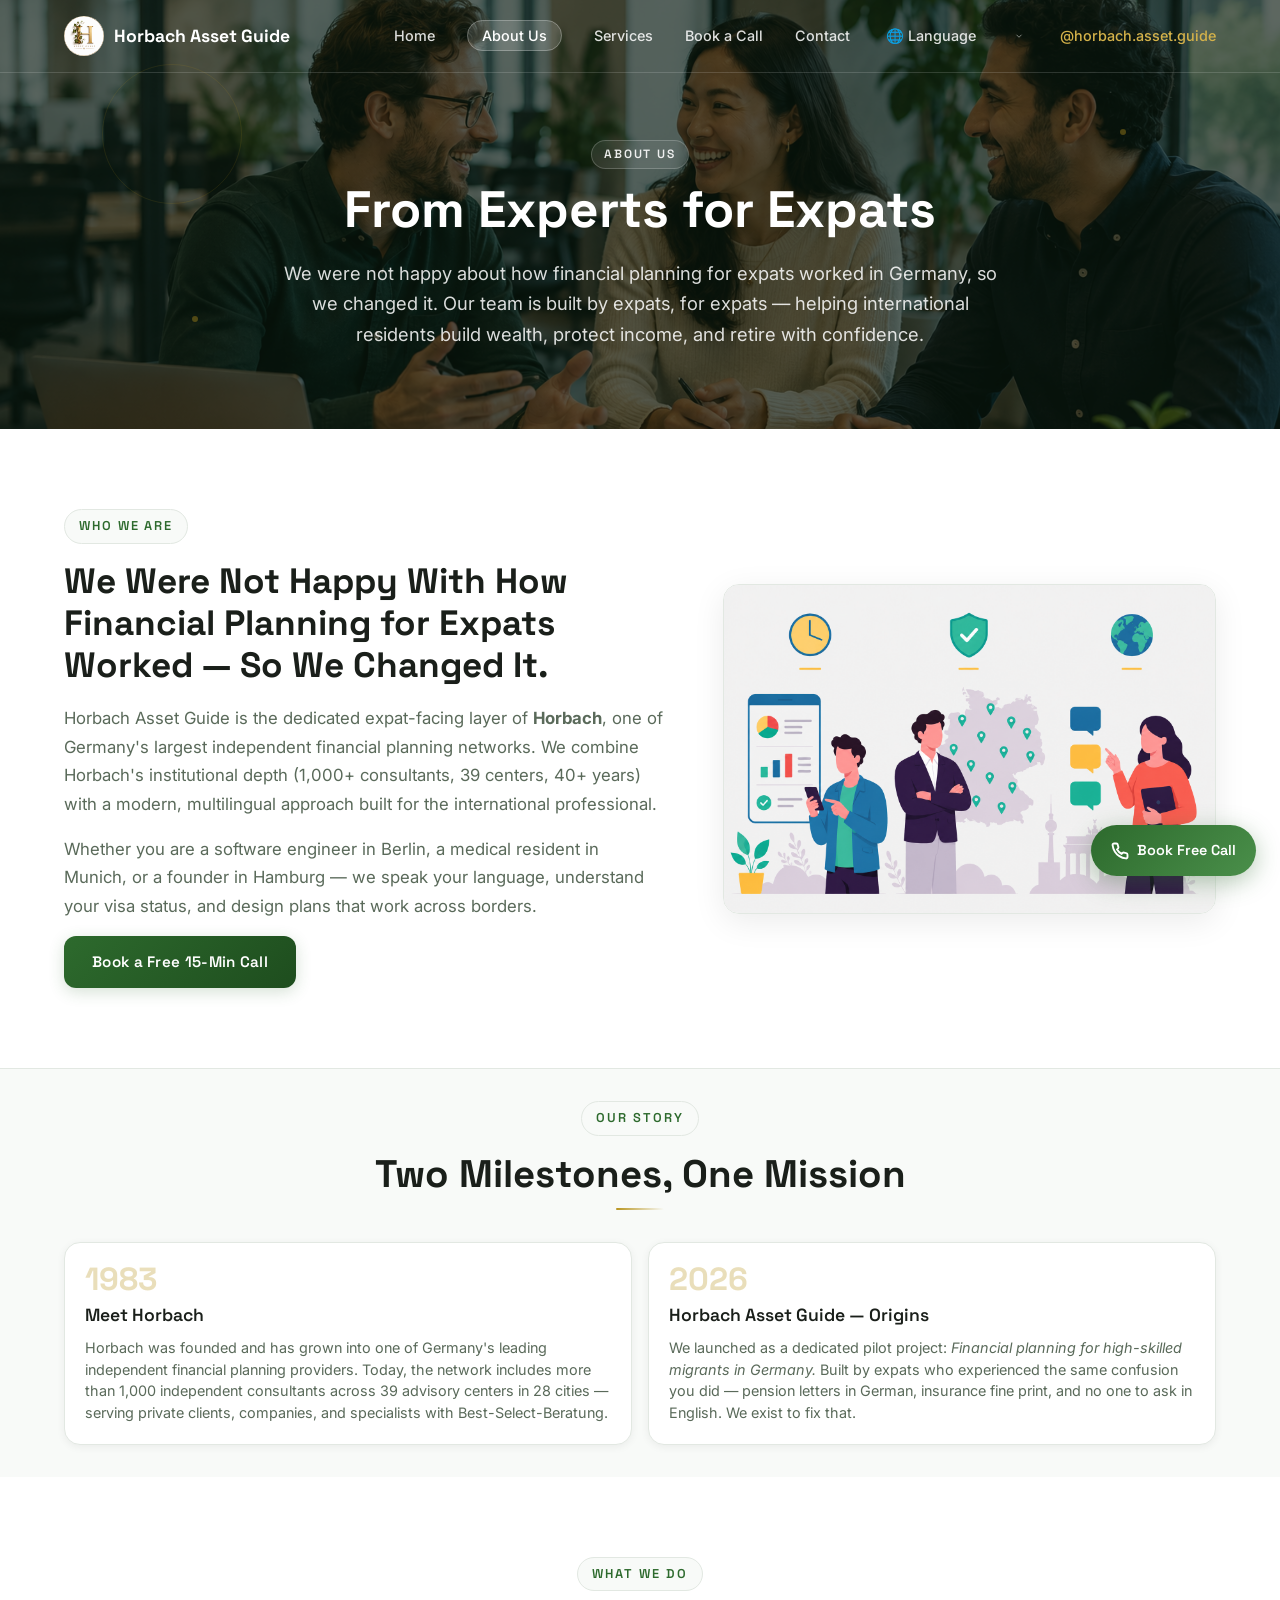
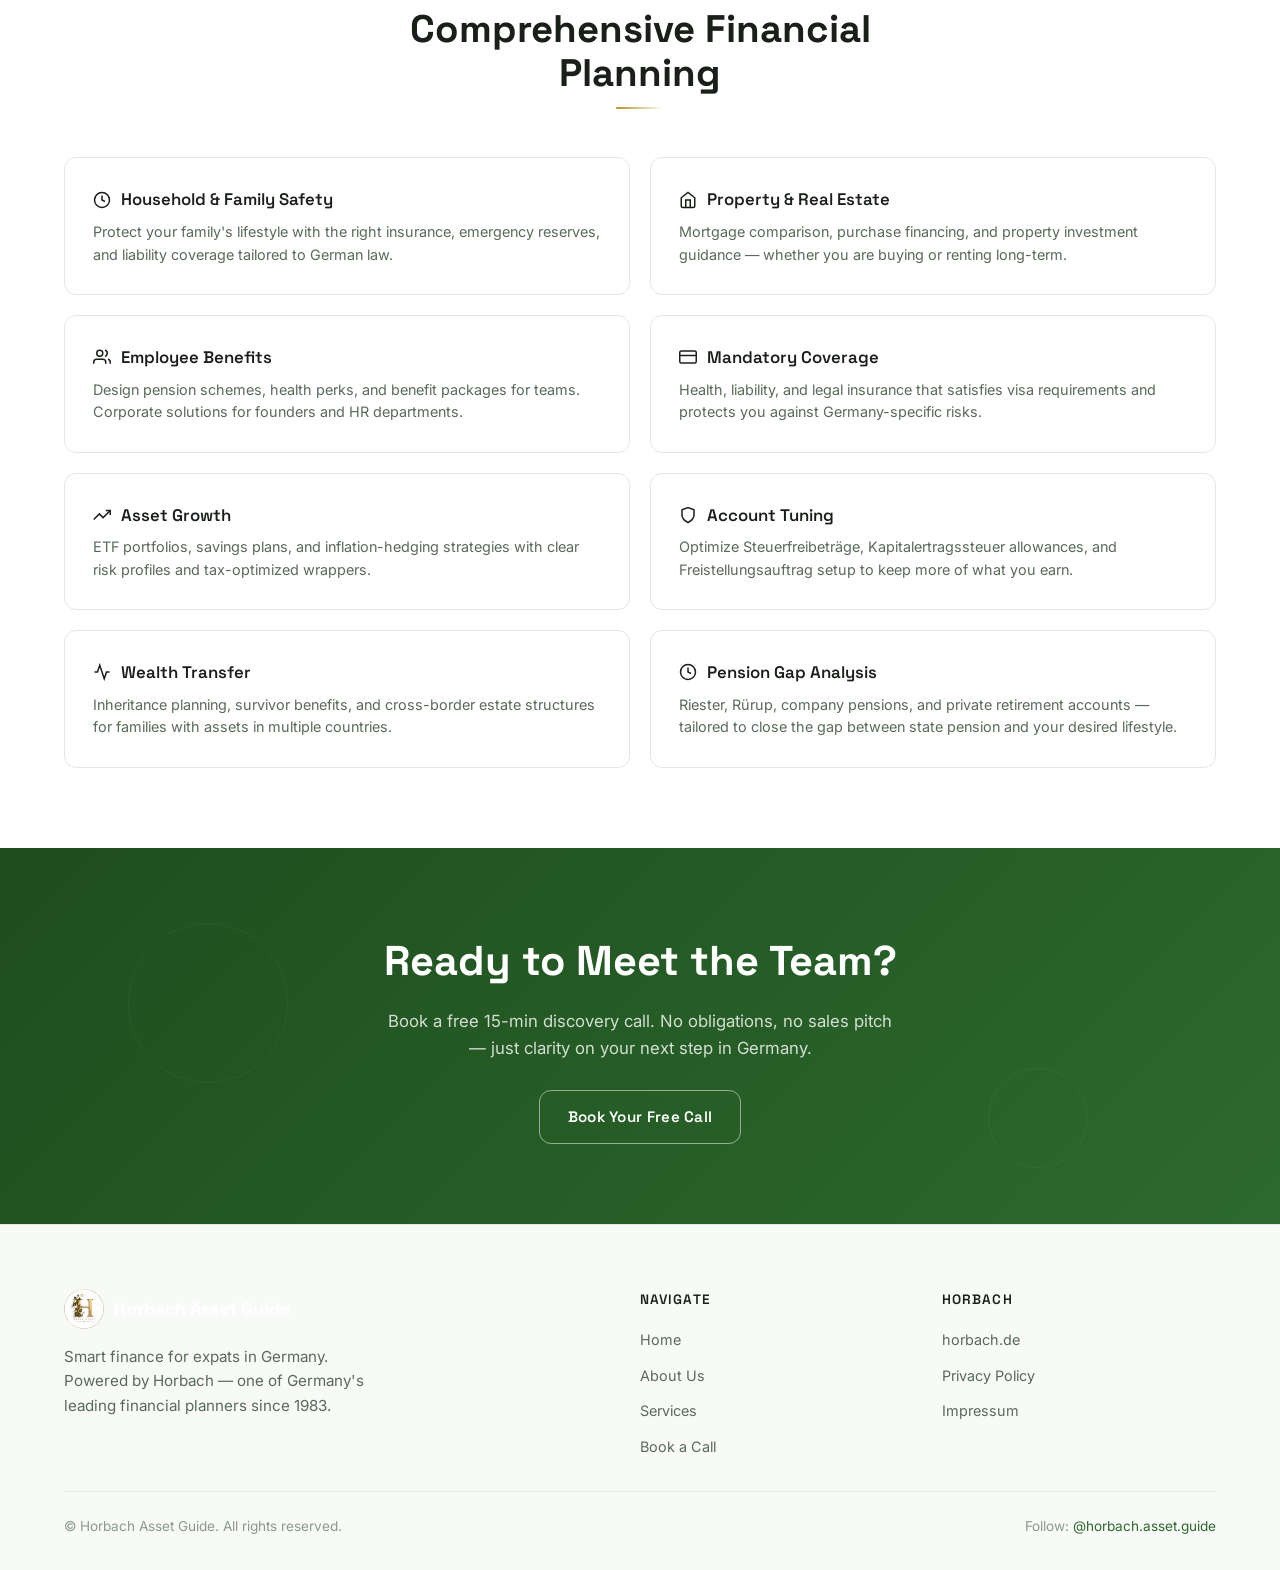
==== commit 8928de83: "Add language selector (25 languages) and sticky CTA to all pages - Language dropdown in nav bar on a" ====
--- a/about.html
+++ b/about.html
@@ -238,6 +238,36 @@
                 <li><a href="services.html">Services</a></li>
                 <li><a href="index.html#book">Book a Call</a></li>
                 <li><a href="index.html#contact">Contact</a></li>
+                <li class="nav-lang">
+                    <select class="lang-select" id="langSelect" onchange="if(this.value){const u=encodeURIComponent(window.location.href);window.location.href='https://translate.google.com/translate?sl=en&tl='+this.value+'&u='+u;}">
+                        <option value="" selected>🌐 Language</option>
+                        <option value="es">Español</option>
+                        <option value="fr">Français</option>
+                        <option value="de">Deutsch</option>
+                        <option value="zh-CN">中文</option>
+                        <option value="hi">हिन्दी</option>
+                        <option value="ar">العربية</option>
+                        <option value="bn">বাংলা</option>
+                        <option value="pt">Português</option>
+                        <option value="ru">Русский</option>
+                        <option value="ur">اردو</option>
+                        <option value="id">Bahasa Indonesia</option>
+                        <option value="ja">日本語</option>
+                        <option value="tr">Türkçe</option>
+                        <option value="vi">Tiếng Việt</option>
+                        <option value="ko">한국어</option>
+                        <option value="it">Italiano</option>
+                        <option value="pl">Polski</option>
+                        <option value="uk">Українська</option>
+                        <option value="ro">Română</option>
+                        <option value="ms">Melayu</option>
+                        <option value="ta">தமிழ்</option>
+                        <option value="te">తెలుగు</option>
+                        <option value="fa">فارسی</option>
+                        <option value="pa">ਪੰਜਾਬੀ</option>
+                        <option value="sw">Kiswahili</option>
+                    </select>
+                </li>
                 <li><a href="https://instagram.com/horbach.asset.guide" target="_blank" class="nav-ig">@horbach.asset.guide</a></li>
             </ul>
         </div>
@@ -392,6 +422,14 @@
         </div>
     </footer>
 
+    <!-- Sticky Book Button -->
+    <a href="index.html#book" class="sticky-book-btn">
+        <svg width="18" height="18" viewBox="0 0 24 24" fill="none" stroke="currentColor" stroke-width="2.5">
+            <path d="M22 16.92v3a2 2 0 0 1-2.18 2 19.79 19.79 0 0 1-8.63-3.07 19.5 19.5 0 0 1-6-6 19.79 19.79 0 0 1-3.07-8.67A2 2 0 0 1 4.11 2h3a2 2 0 0 1 2 1.72c.127.96.361 1.903.7 2.81a2 2 0 0 1-.45 2.11L8.09 9.91a16 16 0 0 0 6 6l1.27-1.27a2 2 0 0 1 2.11-.45c.907.339 1.85.573 2.81.7A2 2 0 0 1 22 16.92z"/>
+        </svg>
+        <span class="sticky-text">Book Free Call</span>
+    </a>
+
     <script>
     (function() {
         'use strict';
@@ -400,11 +438,13 @@
         if (menuBtn && navLinks) {
             menuBtn.addEventListener('click', () => {
                 navLinks.classList.toggle('active');
+                menuBtn.classList.toggle('active');
                 menuBtn.setAttribute('aria-expanded', String(navLinks.classList.contains('active')));
             });
             navLinks.querySelectorAll('a').forEach(link => {
                 link.addEventListener('click', () => {
                     navLinks.classList.remove('active');
+                    menuBtn.classList.remove('active');
                     menuBtn.setAttribute('aria-expanded', 'false');
                 });
             });
--- a/styles.css
+++ b/styles.css
@@ -311,6 +311,88 @@
     display: none !important;
 }
 
+/* Language Selector in Nav */
+.nav-lang {
+    position: relative;
+}
+
+.lang-select {
+    appearance: none;
+    -webkit-appearance: none;
+    background: transparent;
+    border: none;
+    font-family: var(--font-body);
+    font-size: 0.9rem;
+    font-weight: 500;
+    color: rgba(255, 255, 255, 0.85);
+    cursor: pointer;
+    padding: 4px 20px 4px 4px;
+    background-image: url("data:image/svg+xml,%3Csvg xmlns='http://www.w3.org/2000/svg' width='10' height='10' viewBox='0 0 24 24' fill='none' stroke='rgba(255,255,255,0.6)' stroke-width='2'%3E%3Cpolyline points='6 9 12 15 18 9'/%3E%3C/svg%3E");
+    background-repeat: no-repeat;
+    background-position: right 4px center;
+}
+
+.navbar.scrolled .lang-select {
+    color: var(--color-text-muted);
+    background-image: url("data:image/svg+xml,%3Csvg xmlns='http://www.w3.org/2000/svg' width='10' height='10' viewBox='0 0 24 24' fill='none' stroke='%235a6a5a' stroke-width='2'%3E%3Cpolyline points='6 9 12 15 18 9'/%3E%3C/svg%3E");
+}
+
+.lang-select:focus {
+    outline: none;
+}
+
+.lang-select option {
+    color: var(--color-text);
+    background: var(--color-bg-card);
+}
+
+@media (max-width: 768px) {
+    .nav-links .nav-lang {
+        width: auto;
+        border-bottom: none;
+        opacity: 0;
+        transform: translateX(40px);
+        transition: opacity 0.4s ease, transform 0.4s cubic-bezier(0.16, 1, 0.3, 1);
+    }
+
+    .nav-links.active .nav-lang {
+        opacity: 1;
+        transform: translateX(0);
+        transition-delay: 0.30s;
+    }
+
+    .nav-links .nav-lang .lang-select {
+        display: block;
+        padding: 14px 24px;
+        font-size: 0.95rem;
+        font-weight: 500;
+        color: rgba(255,255,255,0.82);
+        background: rgba(0,0,0,0.72);
+        border-radius: var(--radius-md);
+        backdrop-filter: blur(14px) saturate(1.2);
+        -webkit-backdrop-filter: blur(14px) saturate(1.2);
+        border: 1px solid rgba(255,255,255,0.08);
+        box-shadow: 0 6px 24px rgba(0,0,0,0.28);
+        width: auto;
+        min-width: 160px;
+        background-image: url("data:image/svg+xml,%3Csvg xmlns='http://www.w3.org/2000/svg' width='10' height='10' viewBox='0 0 24 24' fill='none' stroke='rgba(255,255,255,0.6)' stroke-width='2'%3E%3Cpolyline points='6 9 12 15 18 9'/%3E%3C/svg%3E");
+        background-repeat: no-repeat;
+        background-position: right 16px center;
+        padding-right: 36px;
+    }
+
+    .nav-links .nav-lang .lang-select:hover {
+        background: rgba(0,0,0,0.88);
+        color: #ffffff;
+        transform: translateX(-6px);
+    }
+
+    .nav-links .nav-lang .lang-select option {
+        color: var(--color-text);
+        background: #1a1a1a;
+    }
+}
+
 /* Mobile Menu */
 .mobile-menu-btn {
     display: none;
@@ -340,39 +422,101 @@
         display: flex;
     }
 
+    /* Animated hamburger → X when open */
+    .mobile-menu-btn.active span:nth-child(1) {
+        transform: translateY(7px) rotate(45deg);
+    }
+    .mobile-menu-btn.active span:nth-child(2) {
+        opacity: 0;
+    }
+    .mobile-menu-btn.active span:nth-child(3) {
+        transform: translateY(-7px) rotate(-45deg);
+    }
+
     .nav-links {
         position: fixed;
         top: 68px;
         left: 0;
         right: 0;
         bottom: 0;
-        background: var(--color-bg);
+        background: transparent;
         flex-direction: column;
-        align-items: flex-start;
+        align-items: flex-end;
+        justify-content: center;
         padding: 24px 20px;
-        gap: 0;
+        gap: 10px;
         transform: translateX(100%);
-        transition: transform 0.3s ease;
-        border-top: 1px solid var(--color-border);
+        transition: transform 0.4s cubic-bezier(0.16, 1, 0.3, 1);
+        border-top: none;
+        pointer-events: none;
     }
 
     .nav-links.active {
         transform: translateX(0);
+        pointer-events: auto;
     }
 
     .nav-links li {
-        width: 100%;
-        border-bottom: 1px solid var(--color-border);
-    }
+        width: auto;
+        border-bottom: none;
+        opacity: 0;
+        transform: translateX(40px);
+        transition: opacity 0.4s ease, transform 0.4s cubic-bezier(0.16, 1, 0.3, 1);
+    }
+
+    .nav-links.active li {
+        opacity: 1;
+        transform: translateX(0);
+    }
+
+    .nav-links.active li:nth-child(1) { transition-delay: 0.05s; }
+    .nav-links.active li:nth-child(2) { transition-delay: 0.10s; }
+    .nav-links.active li:nth-child(3) { transition-delay: 0.15s; }
+    .nav-links.active li:nth-child(4) { transition-delay: 0.20s; }
+    .nav-links.active li:nth-child(5) { transition-delay: 0.25s; }
 
     .nav-links a {
         display: block;
-        padding: 16px 0;
-        font-size: 1.1rem;
+        padding: 14px 24px;
+        font-size: 0.95rem;
+        font-weight: 500;
+        color: rgba(255,255,255,0.82);
+        background: rgba(0,0,0,0.72);
+        border-radius: var(--radius-md);
+        backdrop-filter: blur(14px) saturate(1.2);
+        -webkit-backdrop-filter: blur(14px) saturate(1.2);
+        border: 1px solid rgba(255,255,255,0.08);
+        box-shadow: 0 6px 24px rgba(0,0,0,0.28);
+        transition: all 0.25s ease;
+    }
+
+    .nav-links a:hover {
+        background: rgba(0,0,0,0.88);
+        color: #ffffff;
+        transform: translateX(-6px);
+        box-shadow: 0 8px 30px rgba(0,0,0,0.35);
     }
 
     .nav-links a::after {
         display: none;
+    }
+
+    /* Override desktop scrolled color so mobile menu text stays white on dark cards */
+    .navbar.scrolled .nav-links a {
+        color: rgba(255,255,255,0.82);
+    }
+    .navbar.scrolled .nav-links a:hover {
+        color: #ffffff;
+    }
+
+    .nav-links .nav-ig,
+    .navbar.scrolled .nav-links .nav-ig {
+        color: rgba(255,255,255,0.82) !important;
+    }
+
+    .nav-links .nav-ig:hover,
+    .navbar.scrolled .nav-links .nav-ig:hover {
+        color: #ffffff !important;
     }
 }
 
@@ -1362,6 +1506,28 @@
     cursor: pointer;
 }
 
+@media (max-width: 640px) {
+    .calc-slider::-webkit-slider-thumb {
+        width: 18px;
+        height: 18px;
+        border: 3px solid var(--color-bg);
+        box-shadow: 0 2px 6px rgba(45, 106, 45, 0.4);
+    }
+    .calc-slider::-moz-range-thumb {
+        width: 18px;
+        height: 18px;
+        border: 3px solid var(--color-bg);
+        box-shadow: 0 2px 6px rgba(45, 106, 45, 0.4);
+    }
+    .calc-inputs {
+        padding: 16px;
+        gap: 10px 0;
+    }
+    .calc-card {
+        padding: 8px 6px;
+    }
+}
+
 .calc-results {
     display: flex;
     flex-direction: column;
@@ -1578,45 +1744,116 @@
     background: var(--color-bg-card);
     border: 1px solid var(--color-border);
     border-radius: var(--radius-lg);
-    padding: 14px;
+    padding: 24px;
     box-shadow: var(--shadow-sm);
+}
+
+.booking-form {
     display: flex;
     flex-direction: column;
-    align-items: center;
+    gap: 16px;
+}
+
+.booking-form .form-group {
+    margin-bottom: 0;
+}
+
+.booking-form .form-group label {
+    font-size: 0.85rem;
+    font-weight: 600;
+    color: var(--color-text);
+    margin-bottom: 6px;
+    display: block;
+}
+
+.booking-form .form-group input,
+.booking-form .form-group select,
+.booking-form .form-group textarea {
+    width: 100%;
+    padding: 12px 14px;
+    border: 1px solid var(--color-border);
+    border-radius: var(--radius-sm);
+    font-family: var(--font-body);
+    font-size: 0.95rem;
+    color: var(--color-text);
+    background: var(--color-bg);
+    transition: border-color var(--transition), box-shadow var(--transition);
+}
+
+.booking-form .form-group input:focus,
+.booking-form .form-group select:focus,
+.booking-form .form-group textarea:focus {
+    outline: none;
+    border-color: var(--color-green);
+    box-shadow: 0 0 0 3px rgba(45, 106, 45, 0.1);
+}
+
+.booking-form .form-group select {
+    appearance: none;
+    background-image: url("data:image/svg+xml,%3Csvg xmlns='http://www.w3.org/2000/svg' width='12' height='12' viewBox='0 0 24 24' fill='none' stroke='%235a6a5a' stroke-width='2'%3E%3Cpolyline points='6 9 12 15 18 9'/%3E%3C/svg%3E");
+    background-repeat: no-repeat;
+    background-position: right 14px center;
+    padding-right: 40px;
+    cursor: pointer;
+}
+
+.booking-form .form-group select option:disabled {
+    color: var(--color-text-dim);
+}
+
+.booking-form .form-note {
+    margin-top: 8px;
+    margin-bottom: 0;
+}
+
+/* Compact Booking */
+.booking-grid.compact {
     gap: 12px;
 }
 
-.booking-img {
-    width: 100%;
-    max-width: 240px;
-    height: auto;
-    border-radius: var(--radius-md);
-    object-fit: contain;
-}
-
-.calendly-fallback {
-    text-align: center;
-}
-
-.calendly-fallback h3 {
-    font-family: var(--font-display);
-    font-size: 1.05rem;
-    font-weight: 600;
-    margin-bottom: 4px;
-    color: var(--color-text);
-}
-
-.calendly-fallback p {
-    color: var(--color-text-muted);
-    margin-bottom: 12px;
-    font-size: 0.85rem;
-}
-
-.calendly-fallback small {
-    display: block;
-    margin-top: 8px;
-    color: var(--color-text-dim);
-    font-size: 0.75rem;
+.booking-grid.compact .booking-desc {
+    margin-bottom: 10px;
+    font-size: 0.9rem;
+}
+
+.booking-grid.compact .booking-benefits {
+    gap: 6px;
+}
+
+.booking-grid.compact .booking-benefits li {
+    font-size: 0.8rem;
+}
+
+.booking-widget.compact {
+    padding: 16px;
+}
+
+.booking-form.compact {
+    gap: 10px;
+}
+
+.booking-form.compact .form-row {
+    display: grid;
+    grid-template-columns: 1fr 1fr;
+    gap: 10px;
+}
+
+.booking-form.compact .form-group input,
+.booking-form.compact .form-group select {
+    padding: 10px 12px;
+    font-size: 0.9rem;
+}
+
+.booking-form.compact .form-note {
+    font-size: 0.8rem;
+    margin-top: 4px;
+}
+
+@media (max-width: 640px) {
+    .booking-form.compact .form-row {
+        grid-template-columns: 1fr;
+        gap: 10px;
+    }
 }
 
 /* ============================================
@@ -1891,3 +2128,69 @@
 ::-webkit-scrollbar-thumb:hover {
     background: var(--color-text-dim);
 }
+
+/* ============================================
+   STICKY BOOK BUTTON
+   ============================================ */
+.sticky-book-btn {
+    position: fixed;
+    bottom: 24px;
+    right: 24px;
+    z-index: 999;
+    display: flex;
+    align-items: center;
+    gap: 8px;
+    padding: 14px 20px;
+    background: linear-gradient(135deg, var(--color-green), var(--color-green-light));
+    color: #fff;
+    font-family: var(--font-display);
+    font-weight: 600;
+    font-size: 0.9rem;
+    text-decoration: none;
+    border-radius: 50px;
+    box-shadow: 0 6px 24px rgba(45, 106, 45, 0.35);
+    transition: transform var(--transition), box-shadow var(--transition);
+    animation: floatIn 0.6s ease-out 1s both;
+}
+
+.sticky-book-btn:hover {
+    transform: translateY(-2px);
+    box-shadow: 0 10px 32px rgba(45, 106, 45, 0.45);
+}
+
+.sticky-book-btn svg {
+    flex-shrink: 0;
+}
+
+@keyframes floatIn {
+    from {
+        opacity: 0;
+        transform: translateY(20px) scale(0.95);
+    }
+    to {
+        opacity: 1;
+        transform: translateY(0) scale(1);
+    }
+}
+
+@media (max-width: 640px) {
+    .sticky-book-btn {
+        bottom: 16px;
+        right: 16px;
+        padding: 0;
+        width: 50px;
+        height: 50px;
+        border-radius: 50%;
+        justify-content: center;
+        gap: 0;
+    }
+
+    .sticky-book-btn .sticky-text {
+        display: none;
+    }
+
+    .sticky-book-btn svg {
+        width: 20px;
+        height: 20px;
+    }
+}
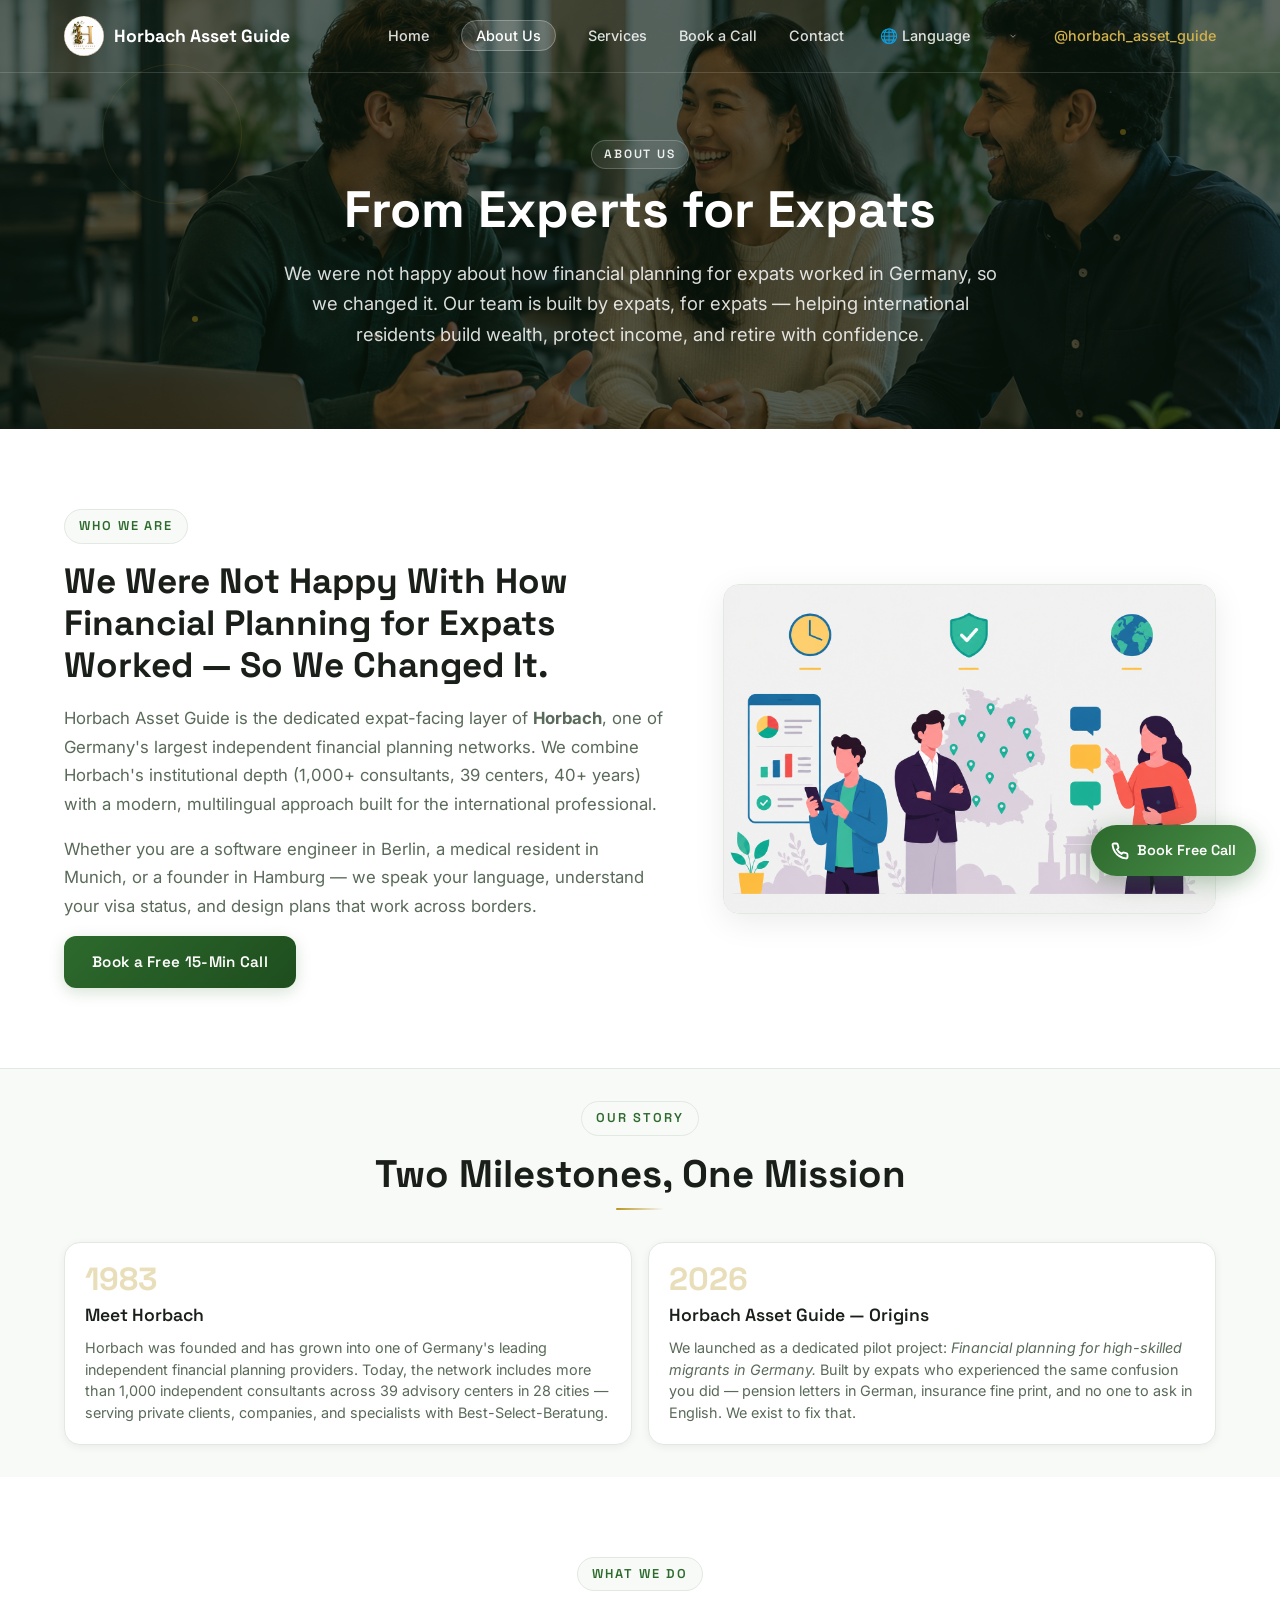
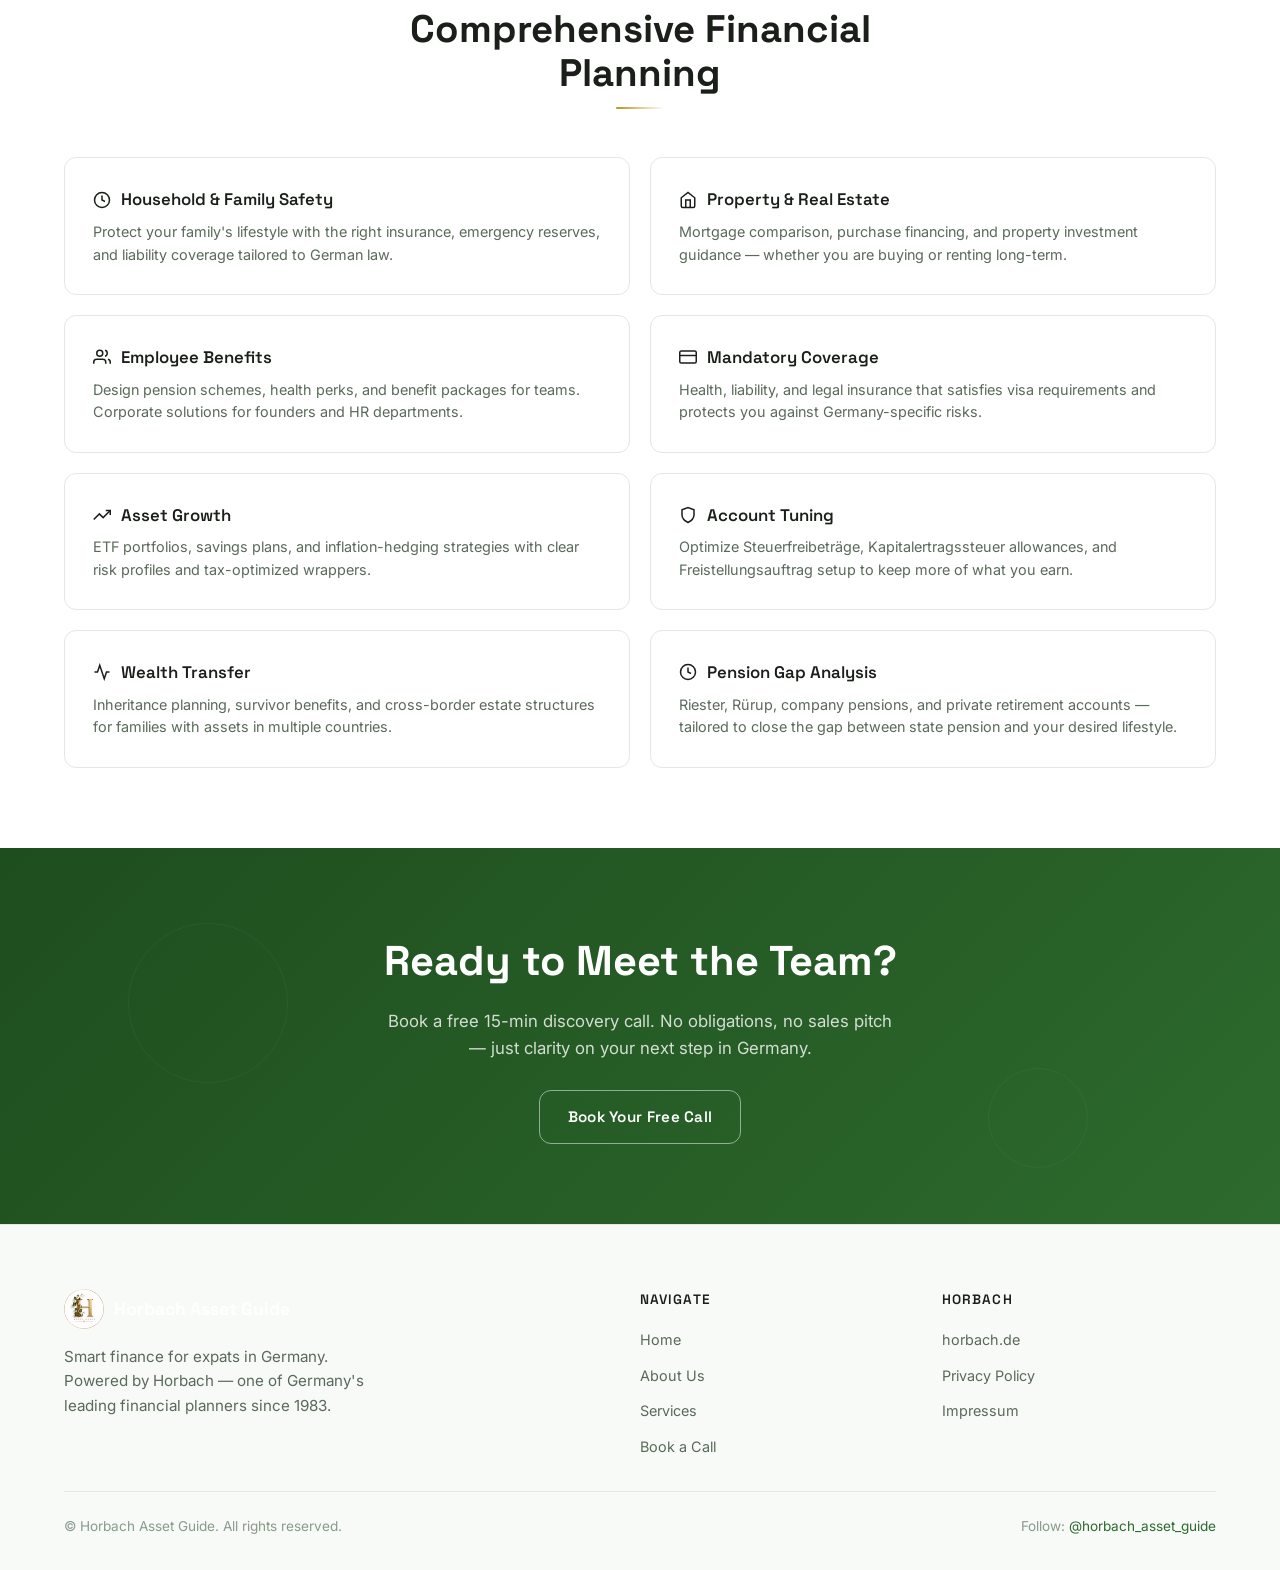
==== commit e255cefc: "fix language switcher to support 5+ consecutive translations" ====
--- a/about.html
+++ b/about.html
@@ -239,36 +239,43 @@
                 <li><a href="index.html#book">Book a Call</a></li>
                 <li><a href="index.html#contact">Contact</a></li>
                 <li class="nav-lang">
-                    <select class="lang-select" id="langSelect" onchange="if(this.value){const u=encodeURIComponent(window.location.href);window.location.href='https://translate.google.com/translate?sl=en&tl='+this.value+'&u='+u;}">
+                    <div class="lang-card">
+                        <select class="lang-select" id="langSelect" onchange="translatePage(this.value)">
                         <option value="" selected>🌐 Language</option>
+                        <option value="de">Deutsch</option>
+                        <option value="tr">Türkçe</option>
+                        <option value="pl">Polski</option>
+                        <option value="ru">Русский</option>
+                        <option value="it">Italiano</option>
+                        <option value="ar">العربية</option>
                         <option value="es">Español</option>
                         <option value="fr">Français</option>
-                        <option value="de">Deutsch</option>
+                        <option value="ro">Română</option>
+                        <option value="hr">Hrvatski</option>
+                        <option value="bg">Български</option>
+                        <option value="el">Ελληνικά</option>
+                        <option value="pt">Português</option>
+                        <option value="uk">Українська</option>
+                        <option value="sr">Српски</option>
+                        <option value="hu">Magyar</option>
+                        <option value="nl">Nederlands</option>
+                        <option value="vi">Tiếng Việt</option>
                         <option value="zh-CN">中文</option>
                         <option value="hi">हिन्दी</option>
-                        <option value="ar">العربية</option>
                         <option value="bn">বাংলা</option>
-                        <option value="pt">Português</option>
-                        <option value="ru">Русский</option>
                         <option value="ur">اردو</option>
+                        <option value="fa">فارسی</option>
+                        <option value="ps">پښتو</option>
+                        <option value="ta">தமிழ்</option>
+                        <option value="ku">Kurdî</option>
+                        <option value="sq">Shqip</option>
+                        <option value="ja">日本語</option>
+                        <option value="ko">한국어</option>
                         <option value="id">Bahasa Indonesia</option>
-                        <option value="ja">日本語</option>
-                        <option value="tr">Türkçe</option>
-                        <option value="vi">Tiếng Việt</option>
-                        <option value="ko">한국어</option>
-                        <option value="it">Italiano</option>
-                        <option value="pl">Polski</option>
-                        <option value="uk">Українська</option>
-                        <option value="ro">Română</option>
-                        <option value="ms">Melayu</option>
-                        <option value="ta">தமிழ்</option>
-                        <option value="te">తెలుగు</option>
-                        <option value="fa">فارسی</option>
-                        <option value="pa">ਪੰਜਾਬੀ</option>
-                        <option value="sw">Kiswahili</option>
                     </select>
+                    </div>
                 </li>
-                <li><a href="https://instagram.com/horbach.asset.guide" target="_blank" class="nav-ig">@horbach.asset.guide</a></li>
+                <li><a href="https://www.instagram.com/horbach_asset_guide/" target="_blank" class="nav-ig">@horbach_asset_guide</a></li>
             </ul>
         </div>
     </nav>
@@ -417,7 +424,7 @@
             </div>
             <div class="footer-bottom">
                 <p>© Horbach Asset Guide. All rights reserved.</p>
-                <p class="footer-ig">Follow: <a href="https://instagram.com/horbach.asset.guide" target="_blank">@horbach.asset.guide</a></p>
+                <p class="footer-ig">Follow: <a href="https://www.instagram.com/horbach_asset_guide/" target="_blank">@horbach_asset_guide</a></p>
             </div>
         </div>
     </footer>
@@ -431,26 +438,65 @@
     </a>
 
     <script>
+    // Store original page URL in window.name so it persists across Google Translate navigations
+    (function() {
+        var currentUrl = window.location.href;
+        var isTranslated = currentUrl.includes('translate.google') || currentUrl.includes('.translate.goog');
+        if (!isTranslated && !window.name.startsWith('horbach_orig:')) {
+            window.name = 'horbach_orig:' + currentUrl;
+        }
+    })();
+
+    // Global translator function
+    function translatePage(lang) {
+        if (!lang) return;
+        var url = window.location.href;
+        // First, try to get the original URL from window.name (persists across Google Translate navigations)
+        if (window.name.startsWith('horbach_orig:')) {
+            url = window.name.substring('horbach_orig:'.length);
+        } else if (url.includes('translate.google') || url.includes('.translate.goog')) {
+            var match = url.match(/[?&]u=([^&]+)/);
+            if (match) { url = decodeURIComponent(match[1]); }
+        }
+        window.location.href = 'https://translate.google.com/translate?sl=en&tl=' + lang + '&u=' + encodeURIComponent(url);
+    }
+
     (function() {
         'use strict';
-        const menuBtn = document.querySelector('.mobile-menu-btn');
-        const navLinks = document.querySelector('.nav-links');
+        var menuBtn = document.querySelector('.mobile-menu-btn');
+        var navLinks = document.querySelector('.nav-links');
+        var savedScrollY = 0;
+
+        function lockBodyScroll() {
+            savedScrollY = window.scrollY;
+            document.body.style.top = '-' + savedScrollY + 'px';
+            document.body.classList.add('menu-open');
+        }
+        function unlockBodyScroll() {
+            document.body.classList.remove('menu-open');
+            document.body.style.top = '';
+            window.scrollTo(0, savedScrollY);
+        }
+
         if (menuBtn && navLinks) {
-            menuBtn.addEventListener('click', () => {
+            menuBtn.addEventListener('click', function() {
                 navLinks.classList.toggle('active');
                 menuBtn.classList.toggle('active');
-                menuBtn.setAttribute('aria-expanded', String(navLinks.classList.contains('active')));
+                var isOpen = navLinks.classList.contains('active');
+                menuBtn.setAttribute('aria-expanded', String(isOpen));
+                if (isOpen) { lockBodyScroll(); } else { unlockBodyScroll(); }
             });
-            navLinks.querySelectorAll('a').forEach(link => {
-                link.addEventListener('click', () => {
+            navLinks.querySelectorAll('a').forEach(function(link) {
+                link.addEventListener('click', function() {
                     navLinks.classList.remove('active');
                     menuBtn.classList.remove('active');
                     menuBtn.setAttribute('aria-expanded', 'false');
+                    unlockBodyScroll();
                 });
             });
         }
-        const navbar = document.querySelector('.navbar');
-        window.addEventListener('scroll', () => {
+        var navbar = document.querySelector('.navbar');
+        window.addEventListener('scroll', function() {
             if (window.scrollY > 50) {
                 navbar.classList.add('scrolled');
                 navbar.style.padding = '12px 0';
